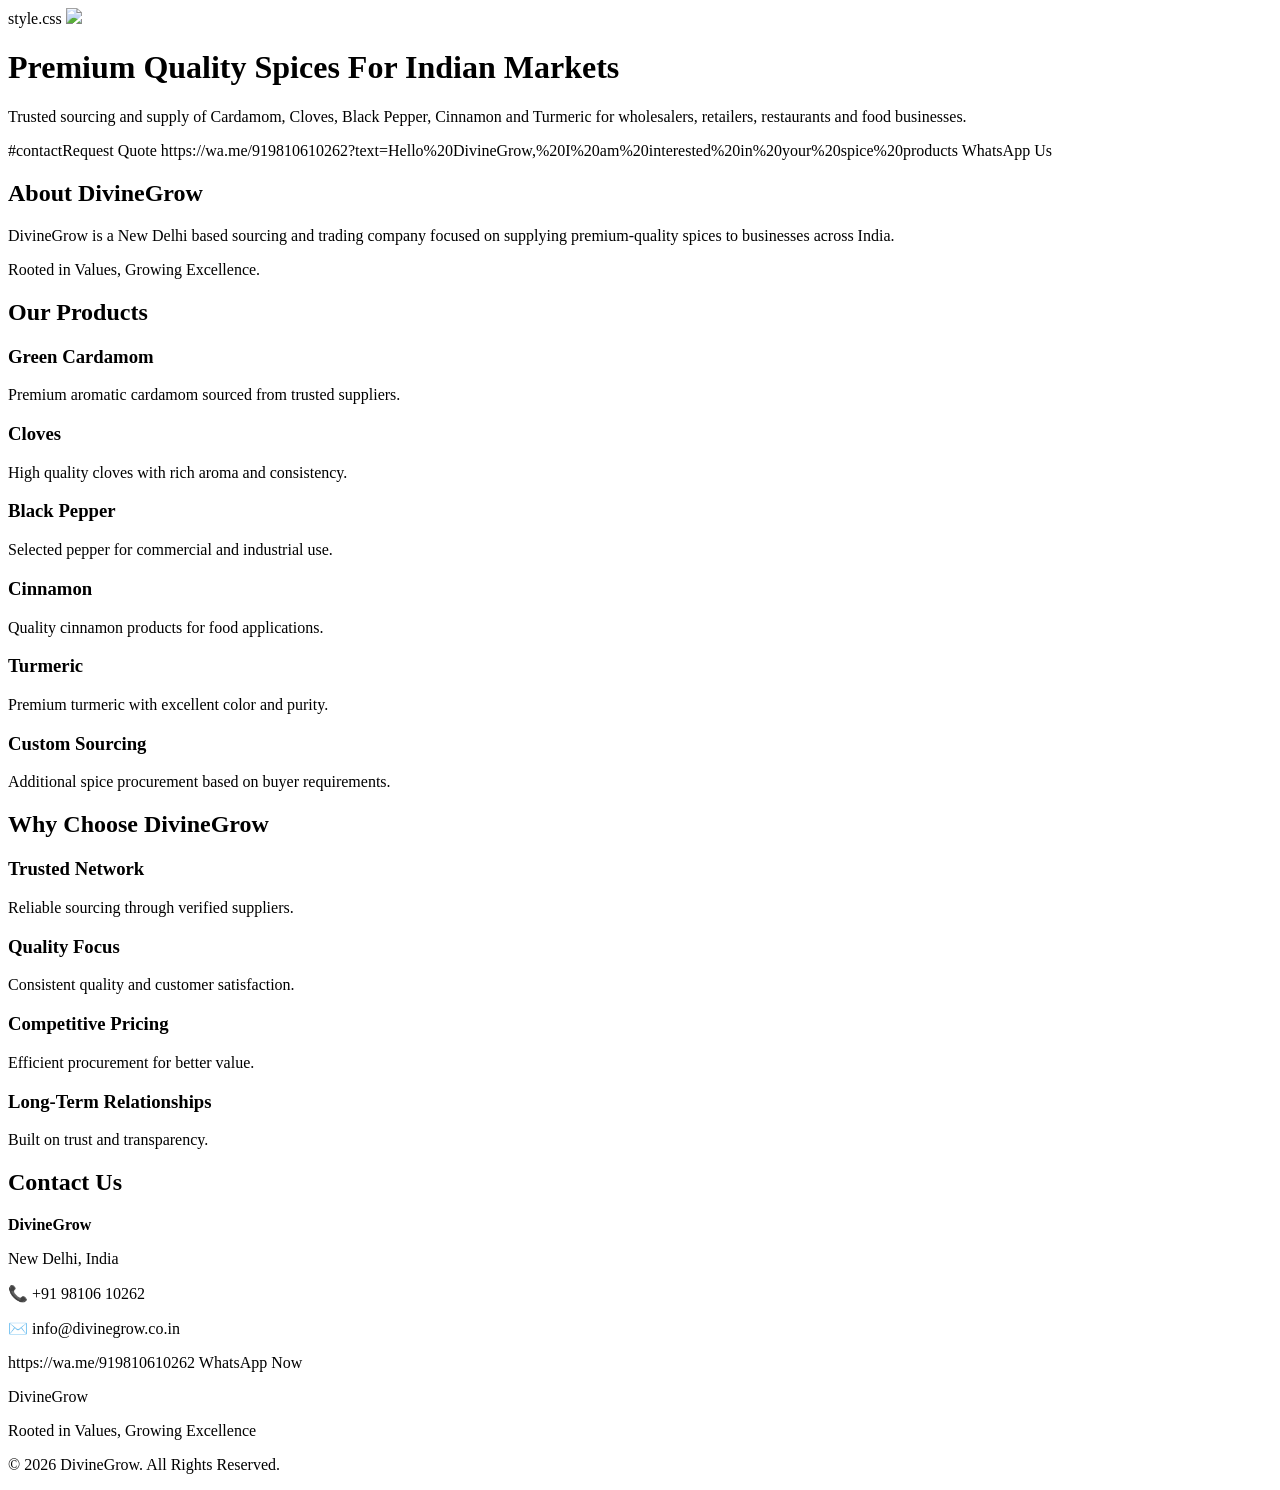
==== index.html @ ab68b88e "Add files via upload" ====
<!DOCTYPE html>
<html lang="en">
<head>
<meta charset="UTF-8">
<meta name="viewport" content="width=device-width, initial-scale=1.0">

<title>DivineGrow | Premium Cardamom & Spice Supplier India</title>

<meta name="description" content="DivineGrow is a New Delhi based spice trading company supplying premium cardamom, cloves, black pepper, cinnamon and turmeric across India.">

style.css

<link rel="preconnect" href="https://fonts.tps://fonts.googleapis.com/css2?familyt@300;400;500;600;700&display=swap

</head>

<body>

<nav>
    <div class="logo">
        <img src="-logo.png
    </div>

    <ul>
        <li>#aboutAbout</a></li>
        <li><productsProducts</a></li>
        <li>#whyWhy Us</a></li>
        <li>#contactContact</a></li>
    </ul>
</nav>

<section class="hero">

    <div class="hero-content">

        <h1>Premium Quality Spices For Indian Markets</h1>

        <p>
            Trusted sourcing and supply of Cardamom, Cloves, Black Pepper,
            Cinnamon and Turmeric for wholesalers, retailers,
            restaurants and food businesses.
        </p>

        <div class="buttons">
            #contactRequest Quote</a>

            https://wa.me/919810610262?text=Hello%20DivineGrow,%20I%20am%20interested%20in%20your%20spice%20products
                WhatsApp Us
            </a>
        </div>

    </div>

</section>

<section id="about">

    <h2>About DivineGrow</h2>

    <p>
        DivineGrow is a New Delhi based sourcing and trading company
        focused on supplying premium-quality spices to businesses
        across India.
    </p>

    <p>
        Rooted in Values, Growing Excellence.
    </p>

</section>

<section id="products">

<h2>Our Products</h2>

<div class="cards">

<div class="card">
<h3>Green Cardamom</h3>
<p>Premium aromatic cardamom sourced from trusted suppliers.</p>
</div>

<div class="card">
<h3>Cloves</h3>
<p>High quality cloves with rich aroma and consistency.</p>
</div>

<div class="card">
<h3>Black Pepper</h3>
<p>Selected pepper for commercial and industrial use.</p>
</div>

<div class="card">
<h3>Cinnamon</h3>
<p>Quality cinnamon products for food applications.</p>
</div>

<div class="card">
<h3>Turmeric</h3>
<p>Premium turmeric with excellent color and purity.</p>
</div>

<div class="card">
<h3>Custom Sourcing</h3>
<p>Additional spice procurement based on buyer requirements.</p>
</div>

</div>

</section>

<section id="why" class="why">

<h2>Why Choose DivineGrow</h2>

<div class="cards">

<div class="card">
<h3>Trusted Network</h3>
<p>Reliable sourcing through verified suppliers.</p>
</div>

<div class="card">
<h3>Quality Focus</h3>
<p>Consistent quality and customer satisfaction.</p>
</div>

<div class="card">
<h3>Competitive Pricing</h3>
<p>Efficient procurement for better value.</p>
</div>

<div class="card">
<h3>Long-Term Relationships</h3>
<p>Built on trust and transparency.</p>
</div>

</div>

</section>

<section id="contact" class="contact">

<h2>Contact Us</h2>

<p><strong>DivineGrow</strong></p>

<p>New Delhi, India</p>

<p>📞 +91 98106 10262</p>

<p>✉️ info@divinegrow.co.in</p>

https://wa.me/919810610262
WhatsApp Now
</a>

</section>

<footer>

<p>DivineGrow</p>

<p>Rooted in Values, Growing Excellence</p>

<p>© 2026 DivineGrow. All Rights Reserved.</p>

</footer>

</body>
</html>
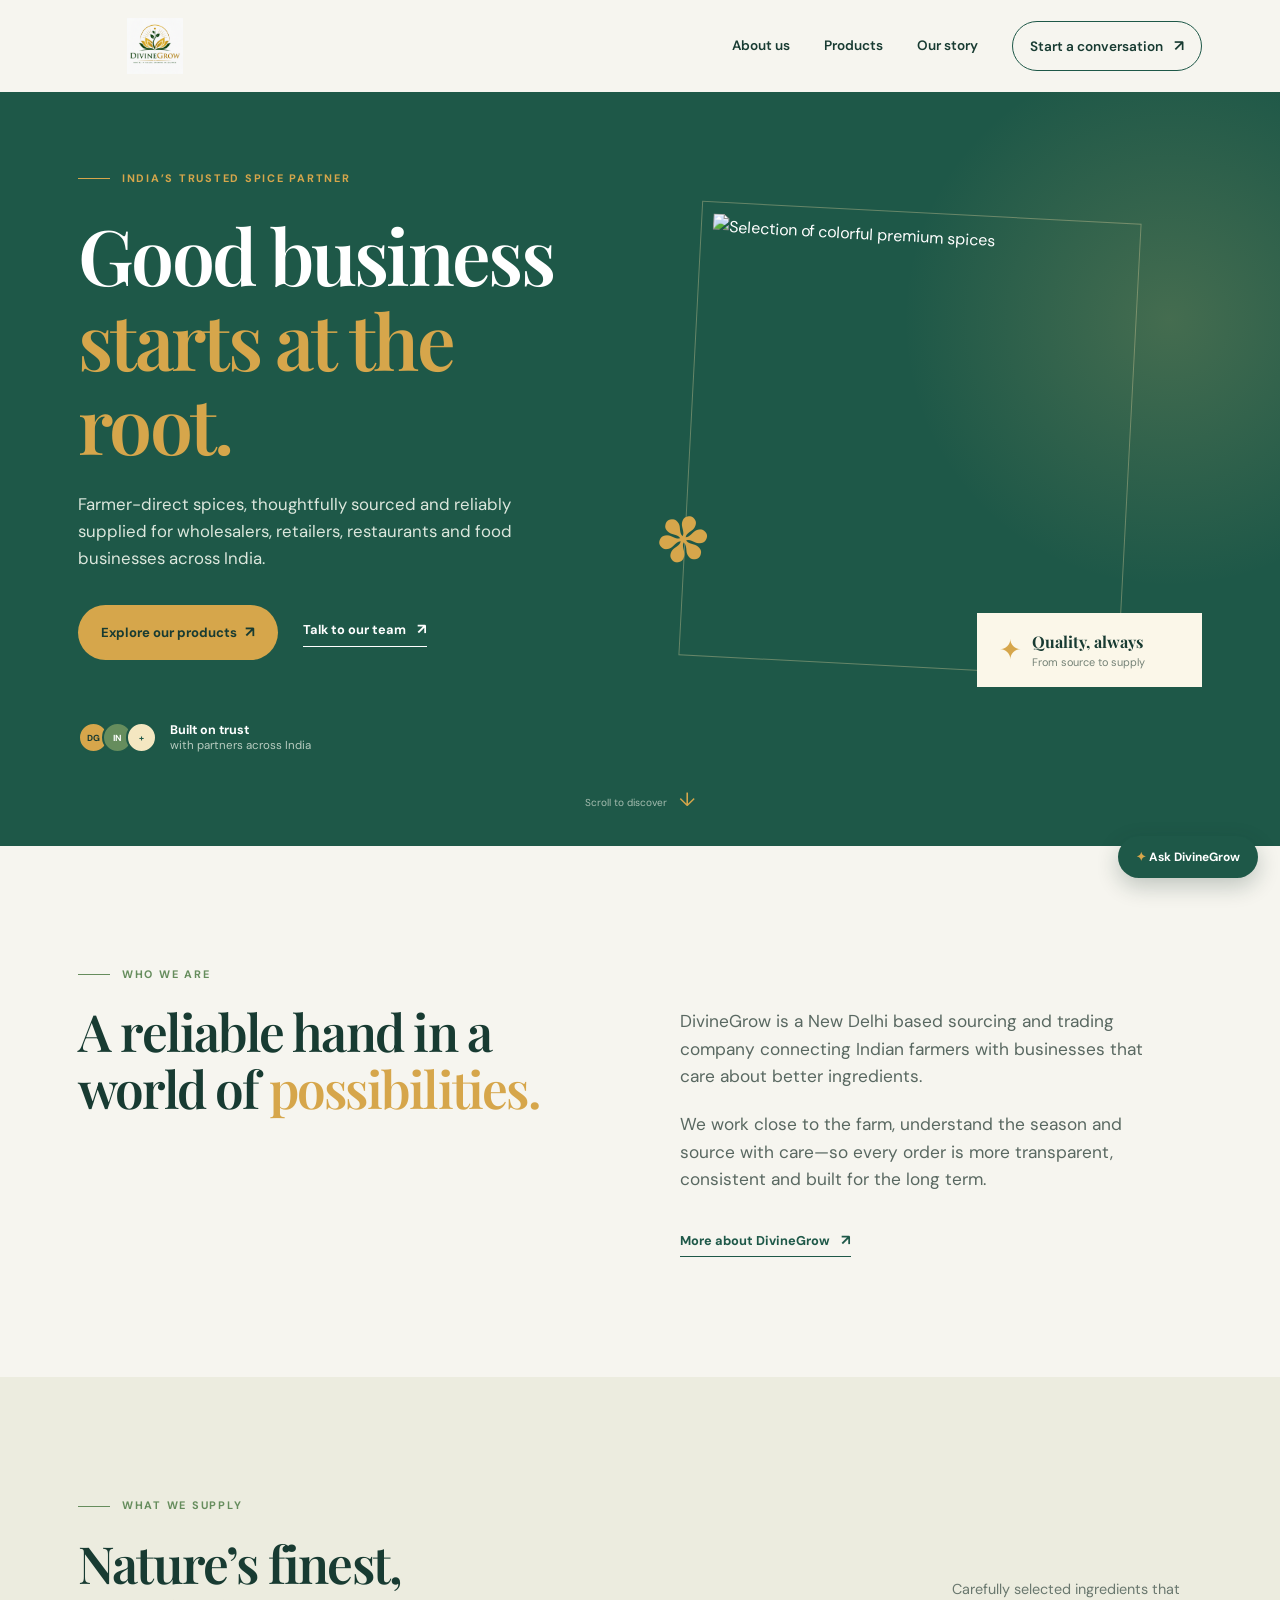
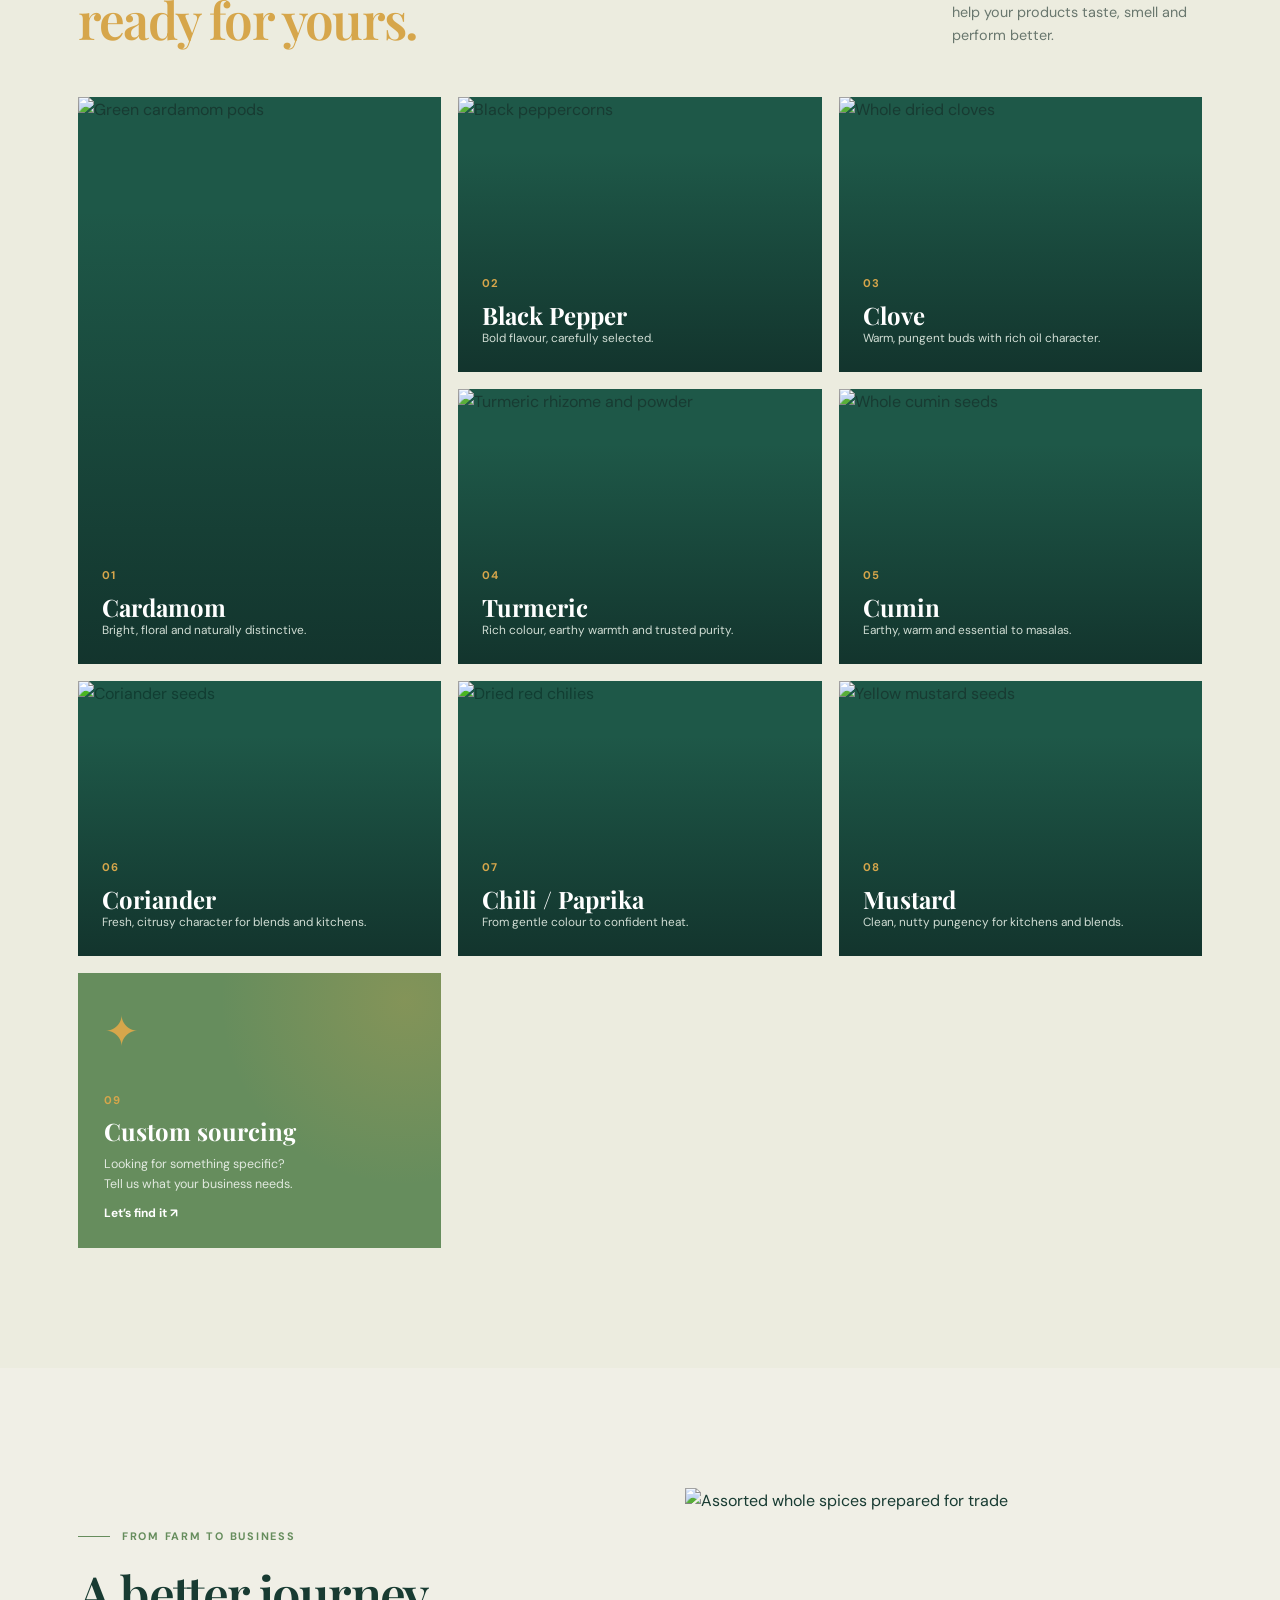
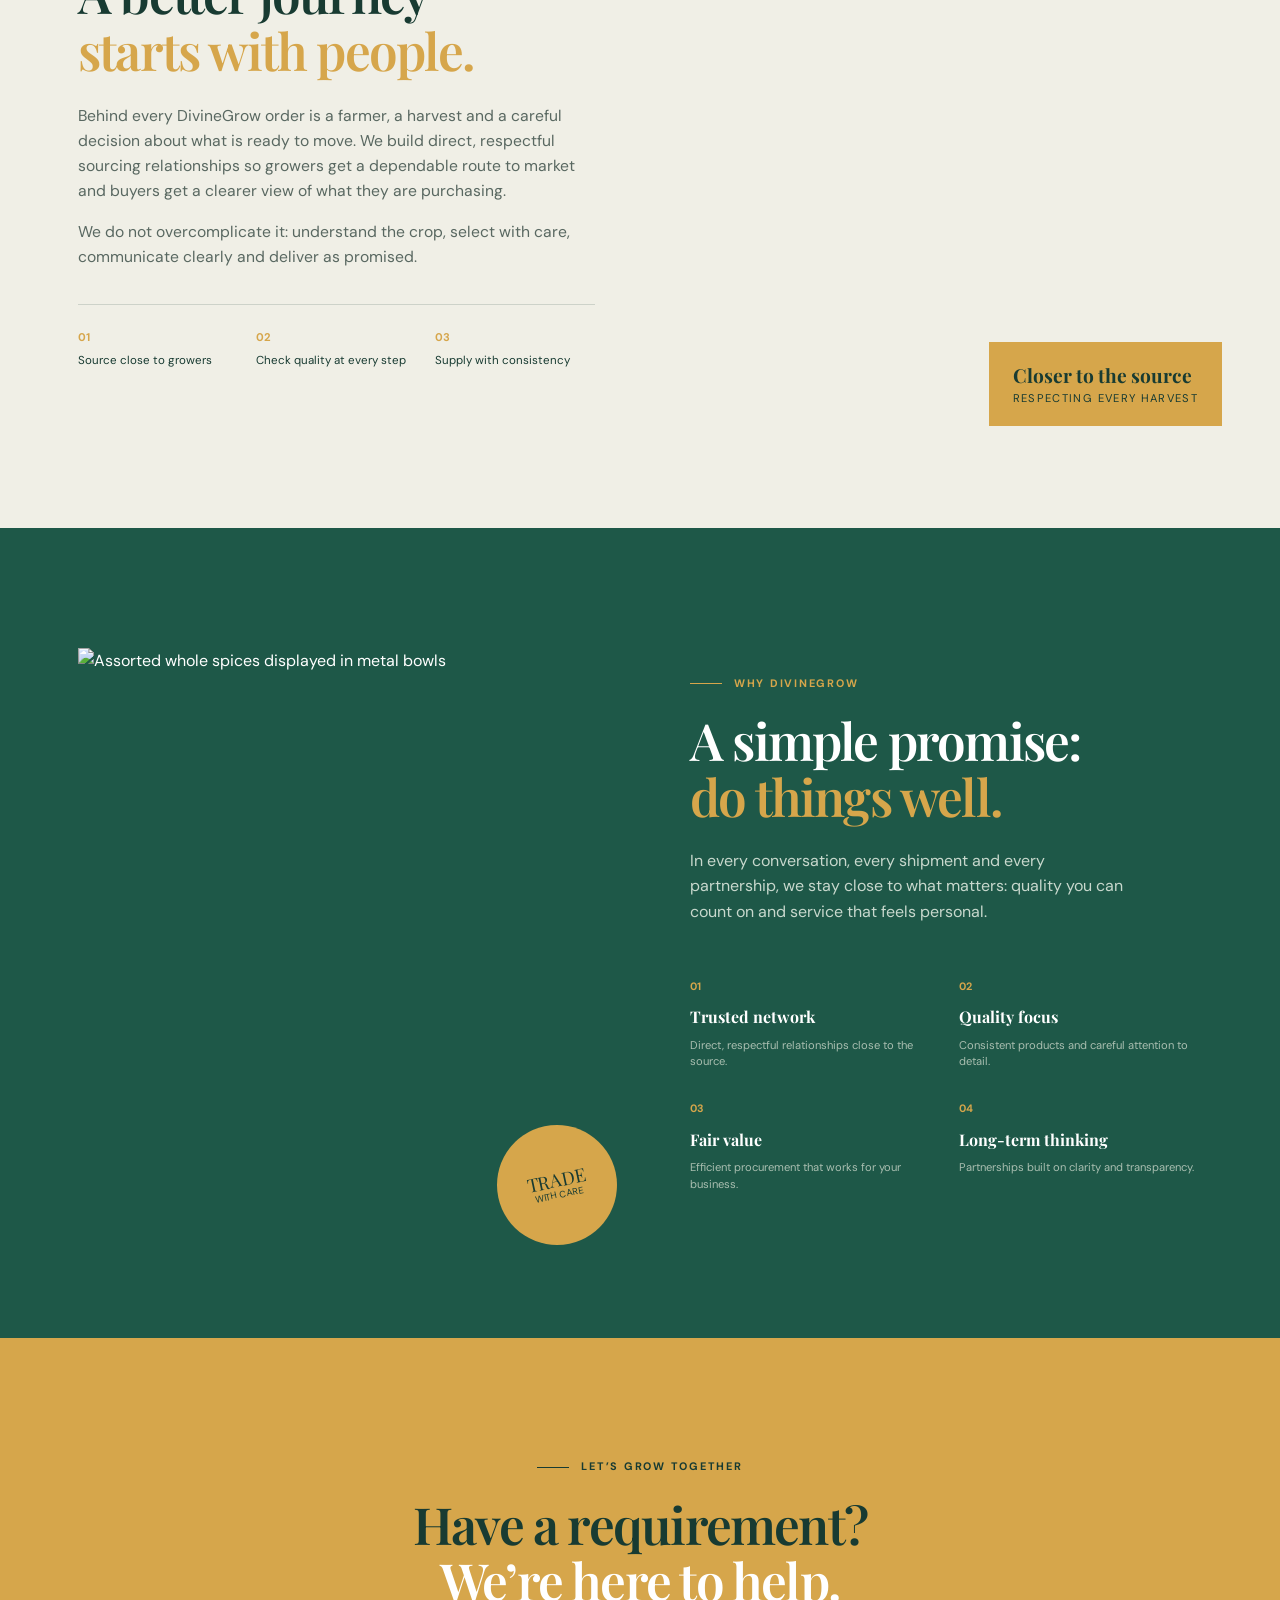
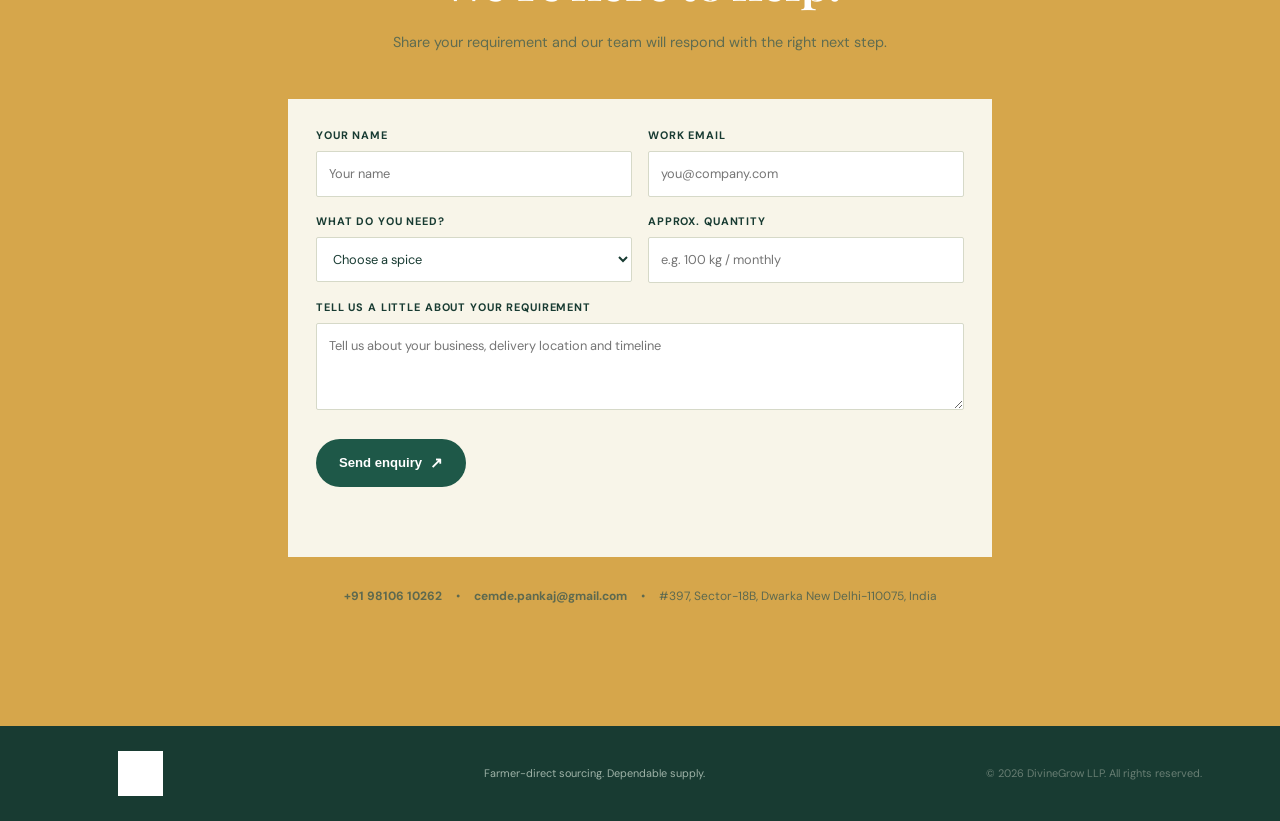
==== commit 3838ce8f: "Build DivineGrow spice trading website Co-authored-by: Copilot App <223556219+Copilot@users.noreply." ====
--- a/index.html
+++ b/index.html
@@ -1,171 +1,177 @@
-<!DOCTYPE html>
+<!doctype html>
 <html lang="en">
 <head>
-<meta charset="UTF-8">
-<meta name="viewport" content="width=device-width, initial-scale=1.0">
+  <meta charset="UTF-8">
+  <meta name="viewport" content="width=device-width, initial-scale=1.0">
+  <meta name="description" content="DivineGrow sources farmer-direct spices including clove, black pepper, turmeric, cardamom, cumin, coriander, chilli, paprika and mustard across India.">
+  <title>DivineGrow | Rooted in quality. Growing together.</title>
+  <link rel="preconnect" href="https://fonts.googleapis.com">
+  <link rel="preconnect" href="https://fonts.gstatic.com" crossorigin>
+  <link href="https://fonts.googleapis.com/css2?family=DM+Sans:wght@400;500;600;700&family=Playfair+Display:wght@600;700&display=swap" rel="stylesheet">
+  <link rel="stylesheet" href="style.css">
+</head>
+<body>
+  <header class="site-header">
+    <nav class="nav container" aria-label="Main navigation">
+      <a class="brand" href="#top" aria-label="DivineGrow home">
+        <img src="divinegrow-logo.png" alt="DivineGrow logo">
+      </a>
+      <button class="menu-toggle" aria-label="Toggle navigation" aria-expanded="false">
+        <span></span><span></span><span></span>
+      </button>
+      <div class="nav-links">
+        <a href="#about">About us</a>
+        <a href="#products">Products</a>
+        <a href="#story">Our story</a>
+        <a href="#contact" class="nav-cta">Start a conversation <span>↗</span></a>
+      </div>
+    </nav>
+  </header>
 
-<title>DivineGrow | Premium Cardamom & Spice Supplier India</title>
+  <main id="top">
+    <section class="hero">
+      <div class="hero-glow"></div>
+      <div class="container hero-grid">
+        <div class="hero-copy">
+          <p class="eyebrow"><span class="eyebrow-line"></span> India’s trusted spice partner</p>
+          <h1>Good business<br><em>starts at the root.</em></h1>
+          <p class="hero-text">Farmer-direct spices, thoughtfully sourced and reliably supplied for wholesalers, retailers, restaurants and food businesses across India.</p>
+          <div class="hero-actions">
+            <a class="button button-primary" href="#products">Explore our products <span>↗</span></a>
+            <a class="text-link" href="https://wa.me/919810610262?text=Hello%20DivineGrow%2C%20I%20am%20interested%20in%20your%20spice%20products" target="_blank" rel="noopener">Talk to our team <span>↗</span></a>
+          </div>
+          <div class="hero-proof">
+            <div class="avatars"><span>DG</span><span>IN</span><span>+</span></div>
+            <p><strong>Built on trust</strong><br>with partners across India</p>
+          </div>
+        </div>
+        <div class="hero-visual">
+          <div class="image-frame">
+            <img src="https://divinegrow.co.in/images/hero.jpg" alt="Selection of colorful premium spices">
+          </div>
+          <div class="floating-note">
+            <span class="note-icon">✦</span>
+            <div><strong>Quality, always</strong><small>From source to supply</small></div>
+          </div>
+          <div class="leaf-mark">✽</div>
+        </div>
+      </div>
+      <div class="scroll-hint">Scroll to discover <span>↓</span></div>
+    </section>
 
-<meta name="description" content="DivineGrow is a New Delhi based spice trading company supplying premium cardamom, cloves, black pepper, cinnamon and turmeric across India.">
+    <section class="intro section" id="about">
+      <div class="container intro-grid">
+        <div>
+          <p class="eyebrow dark"><span class="eyebrow-line"></span> Who we are</p>
+          <h2>A reliable hand in a world of <em>possibilities.</em></h2>
+        </div>
+        <div class="intro-copy">
+          <p>DivineGrow is a New Delhi based sourcing and trading company connecting Indian farmers with businesses that care about better ingredients.</p>
+          <p>We work close to the farm, understand the season and source with care—so every order is more transparent, consistent and built for the long term.</p>
+          <a class="text-link dark-link" href="#contact">More about DivineGrow <span>↗</span></a>
+        </div>
+      </div>
+    </section>
 
-style.css
+    <section class="products section" id="products">
+      <div class="container">
+        <div class="section-heading">
+          <div><p class="eyebrow dark"><span class="eyebrow-line"></span> What we supply</p><h2>Nature’s finest,<br><em>ready for yours.</em></h2></div>
+          <p>Carefully selected ingredients that help your products taste, smell and perform better.</p>
+        </div>
+        <div class="product-grid">
+          <article class="product-card product-card-large"><img src="https://divinegrow.co.in/images/cardamom.jpg" alt="Green cardamom pods"><div class="product-overlay"><span>01</span><h3>Cardamom</h3><p>Bright, floral and naturally distinctive.</p></div></article>
+          <article class="product-card"><img src="https://divinegrow.co.in/images/pepper.jpg" alt="Black peppercorns"><div class="product-overlay"><span>02</span><h3>Black Pepper</h3><p>Bold flavour, carefully selected.</p></div></article>
+          <article class="product-card"><img src="https://divinegrow.co.in/images/clove.jpg" alt="Whole dried cloves"><div class="product-overlay"><span>03</span><h3>Clove</h3><p>Warm, pungent buds with rich oil character.</p></div></article>
+          <article class="product-card"><img src="https://divinegrow.co.in/images/turmeric.jpg" alt="Turmeric rhizome and powder"><div class="product-overlay"><span>04</span><h3>Turmeric</h3><p>Rich colour, earthy warmth and trusted purity.</p></div></article>
+          <article class="product-card"><img src="https://divinegrow.co.in/images/cumin.jpg" alt="Whole cumin seeds"><div class="product-overlay"><span>05</span><h3>Cumin</h3><p>Earthy, warm and essential to masalas.</p></div></article>
+          <article class="product-card"><img src="https://divinegrow.co.in/images/coriander.jpg" alt="Coriander seeds"><div class="product-overlay"><span>06</span><h3>Coriander</h3><p>Fresh, citrusy character for blends and kitchens.</p></div></article>
+          <article class="product-card"><img src="https://divinegrow.co.in/images/chili.jpg" alt="Dried red chilies"><div class="product-overlay"><span>07</span><h3>Chili / Paprika</h3><p>From gentle colour to confident heat.</p></div></article>
+          <article class="product-card"><img src="https://divinegrow.co.in/images/mustard.jpg" alt="Yellow mustard seeds"><div class="product-overlay"><span>08</span><h3>Mustard</h3><p>Clean, nutty pungency for kitchens and blends.</p></div></article>
+          <article class="product-card custom-card"><div class="custom-symbol">✦</div><span>09</span><h3>Custom sourcing</h3><p>Looking for something specific? Tell us what your business needs.</p><a href="#contact">Let’s find it <span>↗</span></a></article>
+        </div>
+      </div>
+    </section>
 
-<link rel="preconnect" href="https://fonts.tps://fonts.googleapis.com/css2?familyt@300;400;500;600;700&display=swap
+    <section class="story section" id="story">
+      <div class="container story-grid">
+        <div class="story-copy"><p class="eyebrow dark"><span class="eyebrow-line"></span> From farm to business</p><h2>A better journey<br><em>starts with people.</em></h2><p>Behind every DivineGrow order is a farmer, a harvest and a careful decision about what is ready to move. We build direct, respectful sourcing relationships so growers get a dependable route to market and buyers get a clearer view of what they are purchasing.</p><p>We do not overcomplicate it: understand the crop, select with care, communicate clearly and deliver as promised.</p><div class="story-stats"><div><strong>01</strong><span>Source close to growers</span></div><div><strong>02</strong><span>Check quality at every step</span></div><div><strong>03</strong><span>Supply with consistency</span></div></div></div>
+        <div class="story-image"><img src="https://upload.wikimedia.org/wikipedia/commons/thumb/f/fc/Bumbu_dan_Rempah_-_rempah.jpg/960px-Bumbu_dan_Rempah_-_rempah.jpg" alt="Assorted whole spices prepared for trade"><div class="story-note"><strong>Closer to the source</strong><span>Respecting every harvest</span></div></div>
+      </div>
+    </section>
 
-</head>
+    <section class="approach section" id="approach">
+      <div class="container approach-grid">
+        <div class="approach-image"><img src="https://divinegrow.co.in/images/spices-market.jpg" alt="Assorted whole spices displayed in metal bowls"><div class="stamp">TRADE<br><small>with care</small></div></div>
+        <div class="approach-copy"><p class="eyebrow"><span class="eyebrow-line"></span> Why DivineGrow</p><h2>A simple promise:<br><em>do things well.</em></h2><p>In every conversation, every shipment and every partnership, we stay close to what matters: quality you can count on and service that feels personal.</p><div class="values"><div><strong>01</strong><h3>Trusted network</h3><p>Direct, respectful relationships close to the source.</p></div><div><strong>02</strong><h3>Quality focus</h3><p>Consistent products and careful attention to detail.</p></div><div><strong>03</strong><h3>Fair value</h3><p>Efficient procurement that works for your business.</p></div><div><strong>04</strong><h3>Long-term thinking</h3><p>Partnerships built on clarity and transparency.</p></div></div></div>
+      </div>
+    </section>
 
-<body>
+    <section class="contact section" id="contact">
+      <div class="container contact-inner">
+        <p class="eyebrow"><span class="eyebrow-line"></span> Let’s grow together</p>
+        <h2>Have a requirement?<br><em>We’re here to help.</em></h2>
+        <p>Share your requirement and our team will respond with the right next step.</p>
+        <form class="enquiry-form" id="enquiry-form">
+          <div class="form-row"><label><span>Your name</span><input name="name" required autocomplete="name" placeholder="Your name"></label><label><span>Work email</span><input name="email" type="email" required autocomplete="email" placeholder="you@company.com"></label></div>
+          <div class="form-row"><label><span>What do you need?</span><select name="spice"><option>Choose a spice</option><option>Clove</option><option>Black Pepper</option><option>Turmeric</option><option>Cardamom</option><option>Cumin</option><option>Coriander</option><option>Chili / Paprika</option><option>Mustard</option><option>Multiple / custom sourcing</option></select></label><label><span>Approx. quantity</span><input name="quantity" placeholder="e.g. 100 kg / monthly"></label></div>
+          <label><span>Tell us a little about your requirement</span><textarea name="message" rows="3" required placeholder="Tell us about your business, delivery location and timeline"></textarea></label>
+          <button class="button button-dark" type="submit">Send enquiry <span>↗</span></button><p class="form-status" aria-live="polite"></p>
+        </form>
+        <div class="contact-details"><a href="tel:+919810610262">+91 98106 10262</a><span>•</span><a href="mailto:cemde.pankaj@gmail.com">cemde.pankaj@gmail.com</a><span>•</span><span>#397, Sector-18B, Dwarka New Delhi-110075, India</span></div>
+      </div>
+    </section>
+  </main>
 
-<nav>
-    <div class="logo">
-        <img src="-logo.png
-    </div>
-
-    <ul>
-        <li>#aboutAbout</a></li>
-        <li><productsProducts</a></li>
-        <li>#whyWhy Us</a></li>
-        <li>#contactContact</a></li>
-    </ul>
-</nav>
-
-<section class="hero">
-
-    <div class="hero-content">
-
-        <h1>Premium Quality Spices For Indian Markets</h1>
-
-        <p>
-            Trusted sourcing and supply of Cardamom, Cloves, Black Pepper,
-            Cinnamon and Turmeric for wholesalers, retailers,
-            restaurants and food businesses.
-        </p>
-
-        <div class="buttons">
-            #contactRequest Quote</a>
-
-            https://wa.me/919810610262?text=Hello%20DivineGrow,%20I%20am%20interested%20in%20your%20spice%20products
-                WhatsApp Us
-            </a>
-        </div>
-
-    </div>
-
-</section>
-
-<section id="about">
-
-    <h2>About DivineGrow</h2>
-
-    <p>
-        DivineGrow is a New Delhi based sourcing and trading company
-        focused on supplying premium-quality spices to businesses
-        across India.
-    </p>
-
-    <p>
-        Rooted in Values, Growing Excellence.
-    </p>
-
-</section>
-
-<section id="products">
-
-<h2>Our Products</h2>
-
-<div class="cards">
-
-<div class="card">
-<h3>Green Cardamom</h3>
-<p>Premium aromatic cardamom sourced from trusted suppliers.</p>
-</div>
-
-<div class="card">
-<h3>Cloves</h3>
-<p>High quality cloves with rich aroma and consistency.</p>
-</div>
-
-<div class="card">
-<h3>Black Pepper</h3>
-<p>Selected pepper for commercial and industrial use.</p>
-</div>
-
-<div class="card">
-<h3>Cinnamon</h3>
-<p>Quality cinnamon products for food applications.</p>
-</div>
-
-<div class="card">
-<h3>Turmeric</h3>
-<p>Premium turmeric with excellent color and purity.</p>
-</div>
-
-<div class="card">
-<h3>Custom Sourcing</h3>
-<p>Additional spice procurement based on buyer requirements.</p>
-</div>
-
-</div>
-
-</section>
-
-<section id="why" class="why">
-
-<h2>Why Choose DivineGrow</h2>
-
-<div class="cards">
-
-<div class="card">
-<h3>Trusted Network</h3>
-<p>Reliable sourcing through verified suppliers.</p>
-</div>
-
-<div class="card">
-<h3>Quality Focus</h3>
-<p>Consistent quality and customer satisfaction.</p>
-</div>
-
-<div class="card">
-<h3>Competitive Pricing</h3>
-<p>Efficient procurement for better value.</p>
-</div>
-
-<div class="card">
-<h3>Long-Term Relationships</h3>
-<p>Built on trust and transparency.</p>
-</div>
-
-</div>
-
-</section>
-
-<section id="contact" class="contact">
-
-<h2>Contact Us</h2>
-
-<p><strong>DivineGrow</strong></p>
-
-<p>New Delhi, India</p>
-
-<p>📞 +91 98106 10262</p>
-
-<p>✉️ info@divinegrow.co.in</p>
-
-https://wa.me/919810610262
-WhatsApp Now
-</a>
-
-</section>
-
-<footer>
-
-<p>DivineGrow</p>
-
-<p>Rooted in Values, Growing Excellence</p>
-
-<p>© 2026 DivineGrow. All Rights Reserved.</p>
-
-</footer>
-
+  <footer class="footer"><div class="container footer-inner"><a class="brand" href="#top"><img src="divinegrow-logo.png" alt="DivineGrow logo"></a><p>Farmer-direct sourcing. Dependable supply.</p><p>© 2026 DivineGrow LLP. All rights reserved.</p></div></footer>
+  <div class="chat-widget"><button class="chat-button" aria-expanded="false" aria-controls="chat-panel">✦ <span>Ask DivineGrow</span></button><div class="chat-panel" id="chat-panel"><div class="chat-heading"><strong>DivineGrow assistant</strong><button class="chat-close" aria-label="Close chat">×</button></div><div class="chat-messages" aria-live="polite"><div class="chat-message bot">Hello! I can help with spices, sourcing and enquiries. What would you like to know?</div></div><div class="chat-suggestions"><button type="button">What spices do you supply?</button><button type="button">Do you source from farmers?</button><button type="button">How can I request a quote?</button></div><form class="chat-form"><input type="text" aria-label="Ask DivineGrow a question" placeholder="Type your question…" autocomplete="off" required><button type="submit" aria-label="Send message">↗</button></form><a class="chat-whatsapp" href="https://wa.me/919810610262?text=Hello%20DivineGrow%2C%20I%20need%20help%20with%20spice%20sourcing" target="_blank" rel="noopener">Continue on WhatsApp ↗</a></div></div>
+  <script>
+    const toggle = document.querySelector('.menu-toggle');
+    const links = document.querySelector('.nav-links');
+    toggle.addEventListener('click', () => { const open = links.classList.toggle('is-open'); toggle.setAttribute('aria-expanded', open); });
+    links.querySelectorAll('a').forEach(link => link.addEventListener('click', () => links.classList.remove('is-open')));
+    document.querySelector('.enquiry-form').addEventListener('submit', event => {
+      event.preventDefault();
+      const form = new FormData(event.currentTarget);
+      const subject = encodeURIComponent(`Spice enquiry from ${form.get('name')}`);
+      const body = encodeURIComponent(`Name: ${form.get('name')}\nEmail: ${form.get('email')}\nSpice: ${form.get('spice')}\nQuantity: ${form.get('quantity')}\n\nRequirement:\n${form.get('message')}`);
+      window.location.href = `mailto:cemde.pankaj@gmail.com?subject=${subject}&body=${body}`;
+      event.currentTarget.querySelector('.form-status').textContent = 'Opening your email app with the enquiry…';
+    });
+    const chatButton = document.querySelector('.chat-button');
+    const chatPanel = document.querySelector('.chat-panel');
+    const chatMessages = document.querySelector('.chat-messages');
+    const chatInput = document.querySelector('.chat-form input');
+    const answers = [
+      { keys: ['spice', 'supply', 'product', 'offer'], reply: 'We supply Clove, Black Pepper, Turmeric, Cardamom, Cumin, Coriander, Chili / Paprika and Mustard. We can also help with custom sourcing.' },
+      { keys: ['farmer', 'source', 'farm'], reply: 'We work close to growers and established producing regions, then check aroma, colour, cleanliness and grade before quoting.' },
+      { keys: ['quote', 'price', 'buy', 'order', 'quantity', 'kg'], reply: 'Please share the spice, approximate quantity, grade, packing and destination through our enquiry form. We will respond with availability and a commercial offer.' },
+      { keys: ['contact', 'email', 'phone', 'reach'], reply: 'You can email cemde.pankaj@gmail.com or call +91 98106 10262. Our office is in Dwarka, New Delhi.' },
+      { keys: ['delivery', 'ship', 'export', 'dispatch'], reply: 'We support domestic dispatch and export enquiries. Share your destination and packing requirement so the team can advise.' }
+    ];
+    function addChatMessage(text, type) {
+      const message = document.createElement('div');
+      message.className = `chat-message ${type}`;
+      message.textContent = text;
+      chatMessages.appendChild(message);
+      chatMessages.scrollTop = chatMessages.scrollHeight;
+    }
+    function answerQuestion(question) {
+      const normalized = question.toLowerCase();
+      const match = answers.find(item => item.keys.some(key => normalized.includes(key)));
+      return match ? match.reply : 'I can help with our spices, farmer-direct sourcing, quantities, delivery and enquiries. For a specific requirement, please use the enquiry form or continue on WhatsApp.';
+    }
+    function sendChat(question) {
+      const trimmed = question.trim();
+      if (!trimmed) return;
+      addChatMessage(trimmed, 'user');
+      chatInput.value = '';
+      window.setTimeout(() => addChatMessage(answerQuestion(trimmed), 'bot'), 350);
+    }
+    chatButton.addEventListener('click', () => { const open = chatPanel.classList.toggle('is-open'); chatButton.setAttribute('aria-expanded', open); if (open) chatInput.focus(); });
+    document.querySelector('.chat-close').addEventListener('click', () => { chatPanel.classList.remove('is-open'); chatButton.setAttribute('aria-expanded', 'false'); });
+    document.querySelector('.chat-form').addEventListener('submit', event => { event.preventDefault(); sendChat(chatInput.value); });
+    document.querySelectorAll('.chat-suggestions button').forEach(button => button.addEventListener('click', () => sendChat(button.textContent)));
+  </script>
 </body>
 </html>
--- a/style.css
+++ b/style.css
@@ -0,0 +1,6 @@
+:root{--ink:#183b32;--green:#1e5848;--moss:#668d5d;--cream:#f6f5ef;--gold:#d6a64b;--line:rgba(24,59,50,.16);--serif:'Playfair Display',Georgia,serif;--sans:'DM Sans',Arial,sans-serif}
+*{box-sizing:border-box;margin:0;padding:0}html{scroll-behavior:smooth}body{background:var(--cream);color:var(--ink);font-family:var(--sans);line-height:1.6}a{color:inherit;text-decoration:none}.container{margin:auto;max-width:1180px;padding-left:28px;padding-right:28px}.site-header{background:var(--cream);position:absolute;top:0;width:100%;z-index:5}.nav{align-items:center;display:flex;justify-content:space-between;padding-bottom:18px;padding-top:18px}.brand img{display:block;height:56px;object-fit:contain;width:154px}.nav-links{align-items:center;display:flex;gap:34px;font-size:.85rem;font-weight:600}.nav-links a{transition:color .2s}.nav-links a:hover{color:var(--gold)}.nav-cta{border:1px solid var(--green);border-radius:30px;padding:11px 17px}.nav-cta span,.button span,.text-link span{font-size:1.15em;margin-left:8px}.menu-toggle{background:none;border:0;display:none}.hero{background:var(--green);color:#fff;min-height:720px;overflow:hidden;padding:170px 0 92px;position:relative}.hero-glow{background:radial-gradient(circle,rgba(205,181,106,.22),transparent 65%);height:580px;position:absolute;right:-180px;top:30px;width:580px}.hero-grid{align-items:center;display:grid;gap:50px;grid-template-columns:1fr 1fr;position:relative}.eyebrow{align-items:center;color:var(--gold);display:flex;font-size:.68rem;font-weight:700;letter-spacing:.16em;text-transform:uppercase}.eyebrow.dark{color:var(--moss)}.eyebrow-line{background:currentColor;height:1px;margin-right:12px;width:32px}.hero h1,h2{font-family:var(--serif);font-weight:600;letter-spacing:-.035em;line-height:1.1}.hero h1{font-size:clamp(3.2rem,6vw,5.5rem);margin:25px 0}.hero h1 em,h2 em{color:var(--gold);font-style:normal}.hero-text{color:#dce7dd;font-size:1.05rem;max-width:470px}.hero-actions{align-items:center;display:flex;gap:25px;margin-top:34px}.button{align-items:center;border-radius:30px;display:inline-flex;font-size:.82rem;font-weight:700;padding:15px 23px;transition:transform .2s,box-shadow .2s}.button:hover{box-shadow:0 8px 20px #122f274d;transform:translateY(-2px)}.button-primary{background:var(--gold);color:var(--ink)}.button-light{background:#fff;color:var(--green)}.text-link{border-bottom:1px solid currentColor;font-size:.8rem;font-weight:700;padding-bottom:4px}.hero-proof{align-items:center;display:flex;gap:13px;margin-top:62px}.hero-proof p{color:#b8ccc0;font-size:.72rem;line-height:1.35}.hero-proof strong{color:#fff;font-size:.78rem}.avatars{display:flex}.avatars span{align-items:center;background:var(--moss);border:2px solid var(--green);border-radius:50%;display:flex;font-size:.55rem;font-weight:700;height:31px;justify-content:center;margin-left:-7px;width:31px}.avatars span:first-child{background:var(--gold);color:var(--ink);margin-left:0}.avatars span:last-child{background:#f4e7c1;color:var(--green)}.hero-visual{height:500px;position:relative}.image-frame{border:1px solid #e5d4a15c;height:455px;margin-left:25px;overflow:hidden;padding:11px;transform:rotate(3deg);width:82%}.image-frame img{height:100%;object-fit:cover;width:100%}.floating-note{align-items:center;background:#fbf7e9;bottom:25px;color:var(--ink);display:flex;gap:10px;padding:15px 22px;position:absolute;right:0;width:225px}.note-icon{color:var(--gold);font-size:1.7rem}.floating-note strong,.floating-note small{display:block}.floating-note strong{font-family:var(--serif);font-size:1rem}.floating-note small{color:#748276;font-size:.68rem}.leaf-mark{bottom:120px;color:var(--gold);font-size:4rem;left:-10px;position:absolute;transform:rotate(20deg)}.scroll-hint{bottom:30px;color:#a6bdb0;font-size:.63rem;left:50%;position:absolute;transform:translateX(-50%)}.scroll-hint span{color:var(--gold);font-size:1.2rem;margin-left:9px}.section{padding:120px 0}.intro{background:var(--cream)}.intro-grid{display:grid;gap:80px;grid-template-columns:1fr 1fr}.intro h2,.section-heading h2,.approach h2,.contact h2{font-size:clamp(2.4rem,4vw,4rem);margin-top:20px}.intro-copy{padding-top:42px}.intro-copy p{color:#596861;font-size:1.08rem;margin-bottom:20px;max-width:470px}.dark-link{color:var(--green);display:inline-block;margin-top:15px}.products{background:#ececdf}.section-heading{align-items:end;display:flex;justify-content:space-between;margin-bottom:50px}.section-heading>p{color:#69776e;font-size:.9rem;max-width:250px}.product-grid{display:grid;gap:17px;grid-template-columns:repeat(3,1fr)}.product-card{background:var(--green);height:275px;overflow:hidden;position:relative}.product-card-large{grid-row:span 2;height:567px}.product-card img{height:100%;object-fit:cover;transition:transform .5s;width:100%}.product-card:hover img{transform:scale(1.06)}.product-card:after{background:linear-gradient(transparent 20%,#112f29dd);content:'';inset:0;position:absolute}.product-overlay{bottom:0;color:#fff;padding:24px;position:absolute;z-index:1}.product-overlay span,.custom-card>span{color:var(--gold);font-size:.7rem;font-weight:700;letter-spacing:.1em}.product-overlay h3,.custom-card h3{font-family:var(--serif);font-size:1.5rem;line-height:1.2;margin-top:6px}.product-overlay p{color:#d0ddd4;font-size:.74rem}.custom-card{background:var(--moss);color:#fff;padding:26px}.custom-card:after{background:radial-gradient(circle at 90% 10%,#d5a64b44,transparent 45%);inset:0}.custom-symbol{color:var(--gold);font-size:2.6rem;margin-bottom:20px}.custom-card p{color:#e1e9df;font-size:.78rem;margin-top:9px;max-width:200px}.custom-card a{bottom:25px;color:#fff;font-size:.75rem;font-weight:700;position:absolute;z-index:2}.approach{background:var(--green);color:#fff}.approach-grid{align-items:center;display:grid;gap:100px;grid-template-columns:1fr 1fr}.approach-image{height:570px;position:relative}.approach-image img{height:100%;object-fit:cover;width:100%}.stamp{align-items:center;background:var(--gold);border-radius:50%;bottom:-27px;color:var(--ink);display:flex;flex-direction:column;font-family:var(--serif);font-size:1.15rem;height:120px;justify-content:center;line-height:1.1;position:absolute;right:-27px;text-align:center;transform:rotate(-12deg);width:120px}.stamp small{font-family:var(--sans);font-size:.58rem;text-transform:uppercase}.approach-copy>.eyebrow{color:var(--gold)}.approach h2{margin-bottom:23px}.approach-copy>p{color:#c8d8cd;max-width:440px}.values{display:grid;gap:25px;grid-template-columns:1fr 1fr;margin-top:47px}.values strong{color:var(--gold);font-size:.67rem}.values h3{font-family:var(--serif);font-size:1rem;margin:7px 0}.values p{color:#a9beb0;font-size:.7rem;line-height:1.45}.contact{background:var(--gold);text-align:center}.contact-inner{align-items:center;display:flex;flex-direction:column}.contact .eyebrow{color:var(--ink)}.contact h2{color:var(--ink)}.contact h2 em{color:#fff}.contact-inner>p:not(.eyebrow){color:#5f6c50;font-size:.9rem;margin:23px 0}.contact .button{margin:5px 0 30px}.contact-details{align-items:center;color:#5d694f;display:flex;font-size:.75rem;gap:14px}.contact-details a{font-weight:700}.footer{background:var(--ink);color:#9fb3a8;padding:25px 0}.footer-inner{align-items:center;display:flex;justify-content:space-between}.footer .brand img{filter:brightness(0) invert(1);height:45px;width:125px}.footer p{font-size:.68rem}.footer p:nth-last-child(1){color:#687e73}
+@media(max-width:800px){.nav-links{background:var(--cream);box-shadow:0 10px 18px #163c3020;display:none;flex-direction:column;gap:22px;left:0;padding:25px 28px;position:absolute;right:0;top:82px}.nav-links.is-open{display:flex}.menu-toggle{display:flex;flex-direction:column;gap:5px}.menu-toggle span{background:var(--green);display:block;height:2px;width:24px}.hero{padding-top:140px}.hero-grid,.intro-grid,.approach-grid{grid-template-columns:1fr}.hero-visual{height:420px;margin-top:20px}.image-frame{height:380px;margin:auto;width:85%}.intro-copy{padding-top:0}.section-heading{align-items:start;flex-direction:column;gap:25px}.product-grid{grid-template-columns:1fr 1fr}.product-card-large{grid-row:auto;height:380px;grid-column:span 2}.approach-grid{gap:65px}.approach-image{height:400px}.approach-copy{padding-bottom:20px}.footer-inner{align-items:start;flex-direction:column;gap:15px}}
+@media(max-width:500px){.container{padding-left:20px;padding-right:20px}.hero{min-height:850px}.hero h1{font-size:3.1rem}.hero-actions{align-items:start;flex-direction:column;gap:20px}.hero-visual{height:350px}.image-frame{height:320px;width:90%}.floating-note{bottom:0;right:-5px}.section{padding:85px 0}.product-grid{grid-template-columns:1fr}.product-card-large{grid-column:auto}.product-card{height:260px}.contact-details{flex-direction:column;gap:7px}.contact-details span:nth-of-type(1),.contact-details span:nth-of-type(2){display:none}.values{gap:20px 12px}}
+.story{background:#f0efe6}.story-grid{align-items:center;display:grid;gap:90px;grid-template-columns:1fr 1fr}.story-copy h2{font-size:clamp(2.4rem,4vw,4rem);margin:20px 0 25px}.story-copy>p:not(.eyebrow){color:#596861;font-size:.98rem;max-width:500px;margin-bottom:16px}.story-image{height:520px;position:relative}.story-image img{height:100%;object-fit:cover;width:100%}.story-note{background:var(--gold);bottom:-18px;color:var(--ink);display:flex;flex-direction:column;padding:18px 24px;position:absolute;right:-20px}.story-note strong{font-family:var(--serif);font-size:1.2rem}.story-note span{font-size:.7rem;text-transform:uppercase;letter-spacing:.12em}.story-stats{border-top:1px solid var(--line);display:grid;gap:18px;grid-template-columns:repeat(3,1fr);margin-top:35px;padding-top:24px}.story-stats div{display:flex;flex-direction:column}.story-stats strong{color:var(--gold);font-size:.7rem}.story-stats span{font-size:.72rem;line-height:1.35;margin-top:6px}.product-card:nth-child(6) img,.product-card:nth-child(7) img{filter:saturate(1.25)}.contact-inner{max-width:760px}.enquiry-form{background:#f8f5e9;color:var(--ink);margin:22px 0 30px;padding:28px;text-align:left;width:100%}.form-row{display:grid;gap:16px;grid-template-columns:1fr 1fr}.enquiry-form label{display:block;margin-bottom:16px}.enquiry-form label span{display:block;font-size:.68rem;font-weight:700;margin-bottom:6px;text-transform:uppercase;letter-spacing:.08em}.enquiry-form input,.enquiry-form select,.enquiry-form textarea{background:#fff;border:1px solid #d6d9c8;border-radius:2px;color:var(--ink);font:inherit;font-size:.8rem;padding:12px;width:100%}.enquiry-form textarea{resize:vertical}.enquiry-form input:focus,.enquiry-form select:focus,.enquiry-form textarea:focus{border-color:var(--green);outline:2px solid #1e584822}.button-dark{background:var(--green);border:0;color:#fff;cursor:pointer}.form-status{color:var(--green)!important;font-size:.75rem!important;margin:12px 0 0!important}.chat-widget{bottom:22px;position:fixed;right:22px;z-index:8}.chat-button{background:var(--green);border:0;border-radius:30px;box-shadow:0 8px 22px #102e273d;color:#fff;cursor:pointer;font:700 .75rem var(--sans);padding:13px 18px}.chat-button:first-letter{color:var(--gold)}.chat-panel{background:#fff;bottom:53px;box-shadow:0 10px 30px #102e2730;color:var(--ink);display:none;padding:17px;position:absolute;right:0;width:320px}.chat-panel.is-open{display:block}.chat-heading{align-items:center;border-bottom:1px solid var(--line);display:flex;justify-content:space-between;padding-bottom:11px}.chat-panel strong{font-family:var(--serif);font-size:1.1rem}.chat-close{background:none;border:0;color:var(--ink);cursor:pointer;font-size:1.4rem;line-height:1}.chat-messages{display:flex;flex-direction:column;gap:8px;max-height:190px;overflow-y:auto;padding:13px 0}.chat-message{border-radius:12px;font-size:.73rem;line-height:1.45;max-width:90%;padding:9px 11px}.chat-message.bot{align-self:flex-start;background:var(--cream)}.chat-message.user{align-self:flex-end;background:var(--green);color:#fff}.chat-suggestions{display:flex;flex-wrap:wrap;gap:6px;margin-bottom:11px}.chat-suggestions button{background:#fff;border:1px solid var(--line);border-radius:20px;color:var(--green);cursor:pointer;font:500 .65rem var(--sans);padding:7px 9px}.chat-suggestions button:hover{background:var(--cream)}.chat-form{border:1px solid var(--line);display:flex}.chat-form input{border:0;color:var(--ink);font:inherit;font-size:.75rem;min-width:0;outline:0;padding:10px;width:100%}.chat-form button{background:var(--gold);border:0;color:var(--ink);cursor:pointer;font-weight:700;padding:0 13px}.chat-whatsapp{display:block;font-size:.68rem;font-weight:700;margin-top:11px;text-align:center}
+@media(max-width:800px){.story-grid{gap:55px;grid-template-columns:1fr}.story-image{height:390px}.story-note{right:-8px}.enquiry-form{padding:20px}.form-row{grid-template-columns:1fr}.chat-widget{bottom:14px;right:14px}}
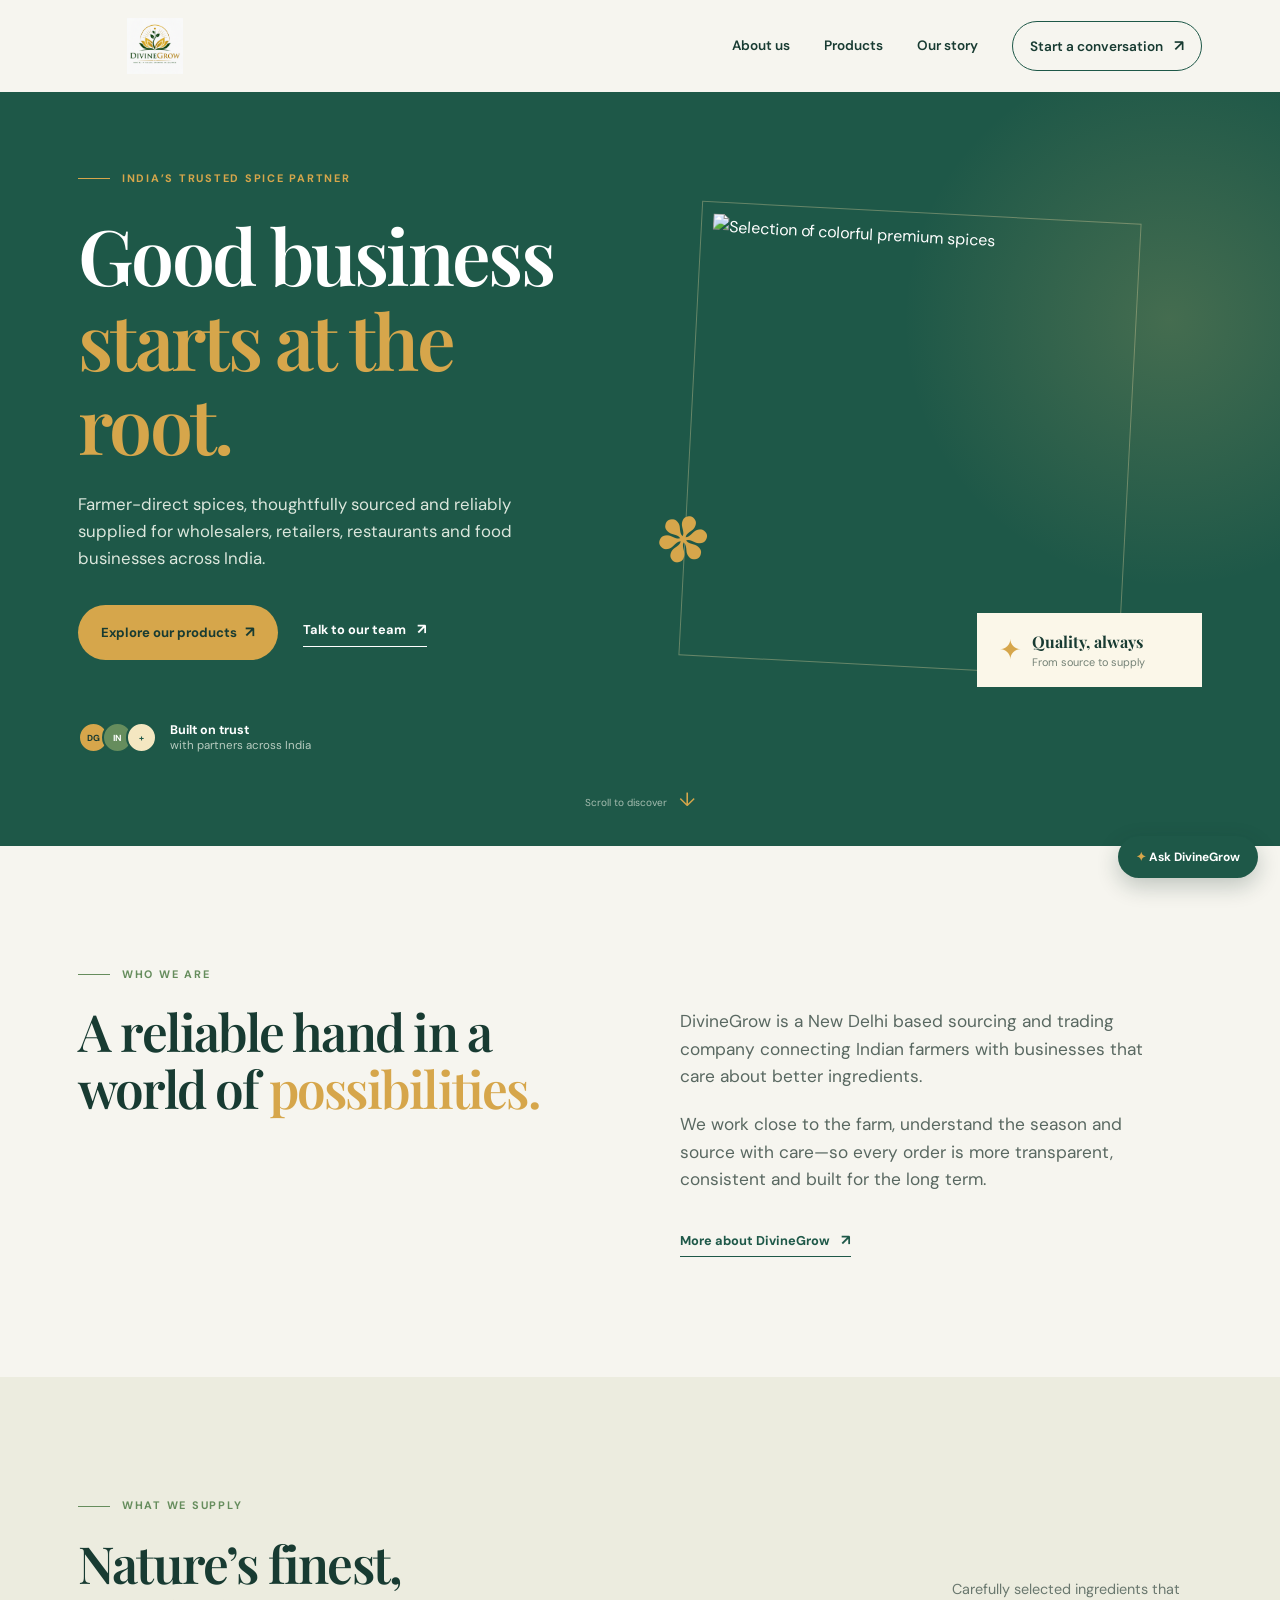
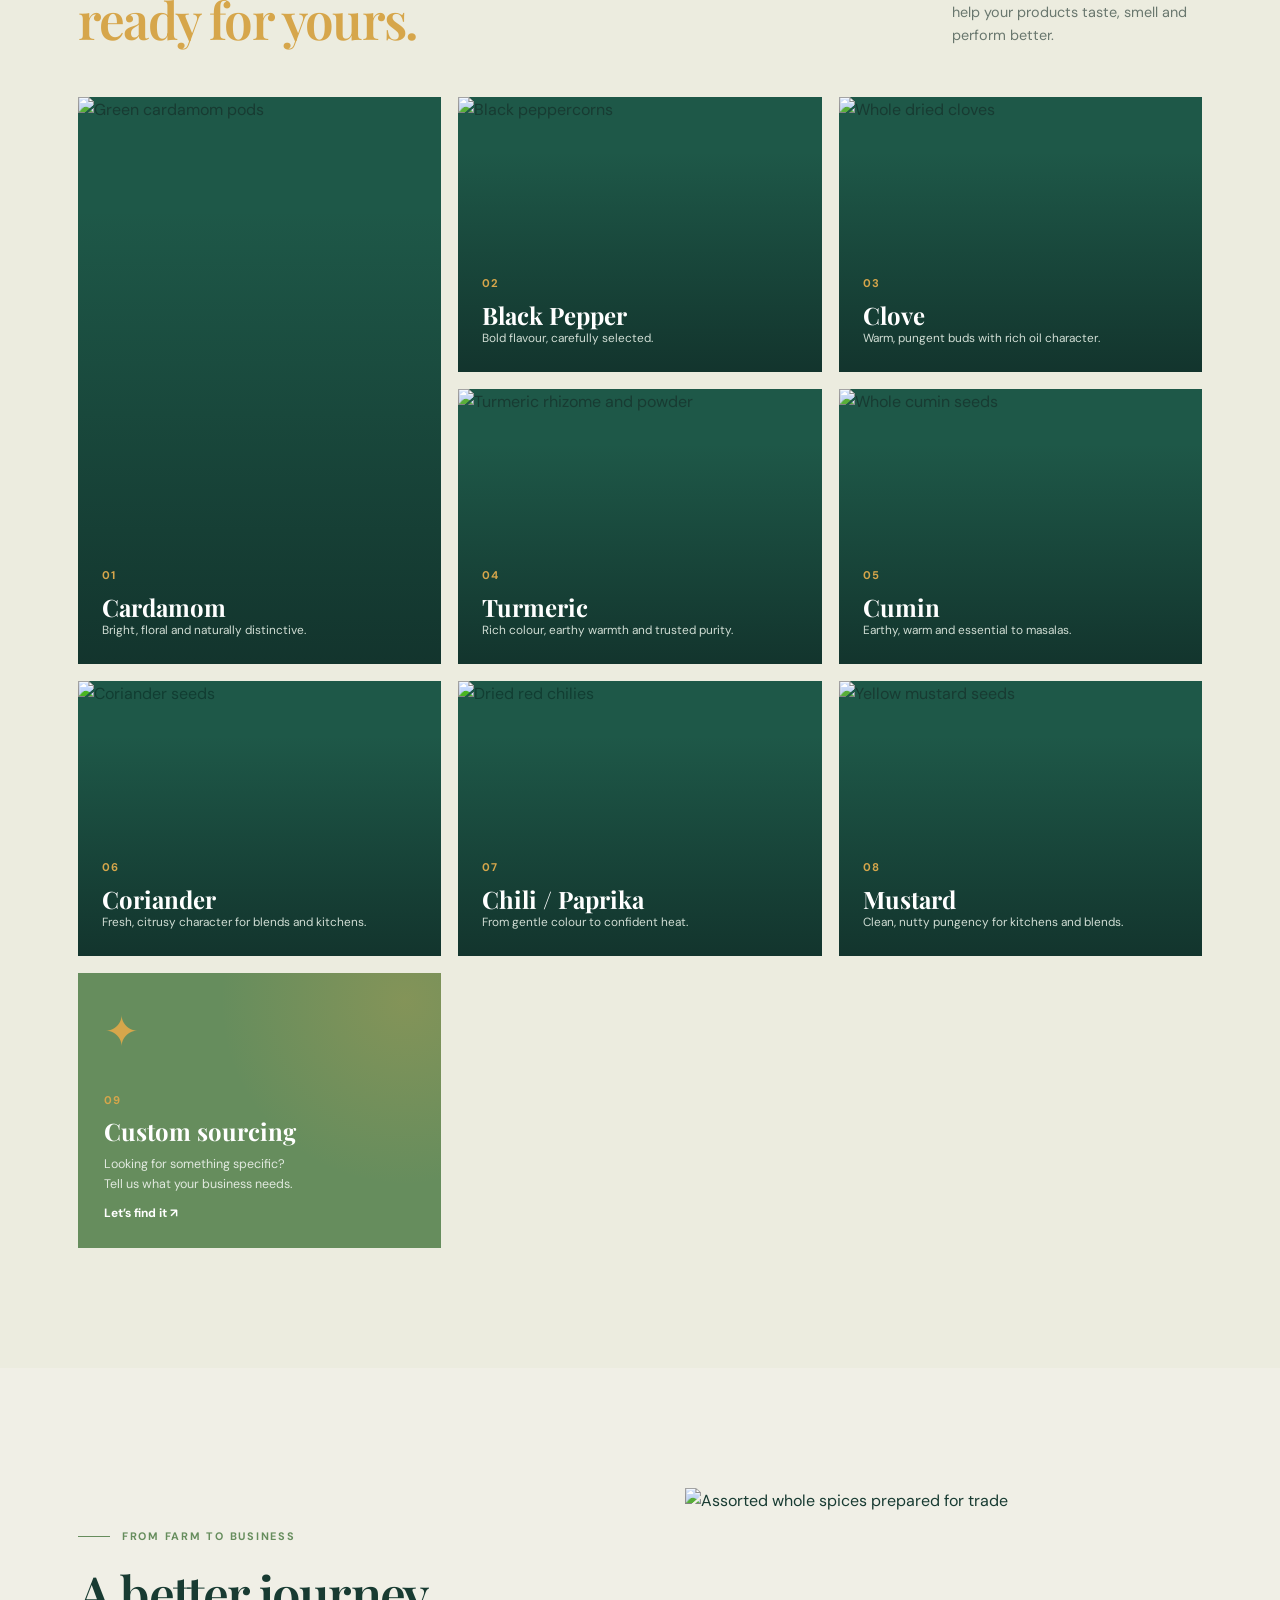
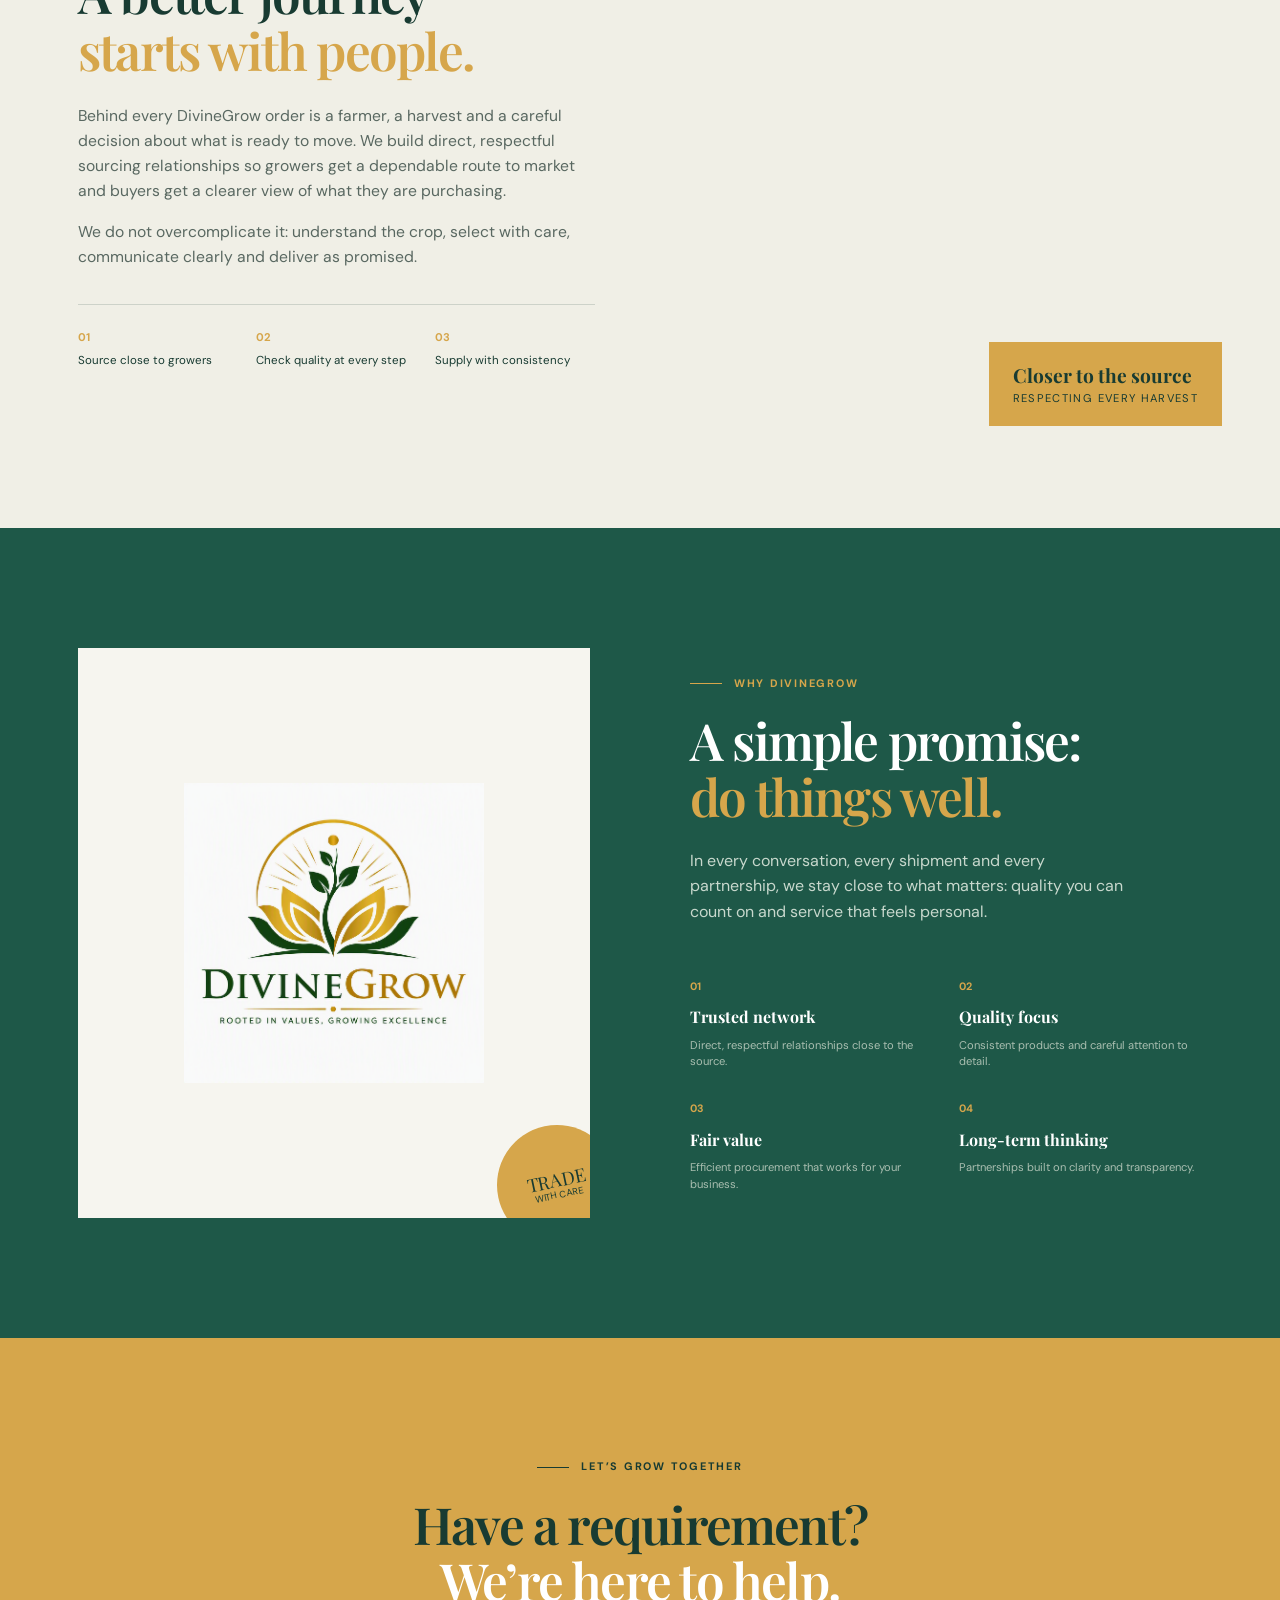
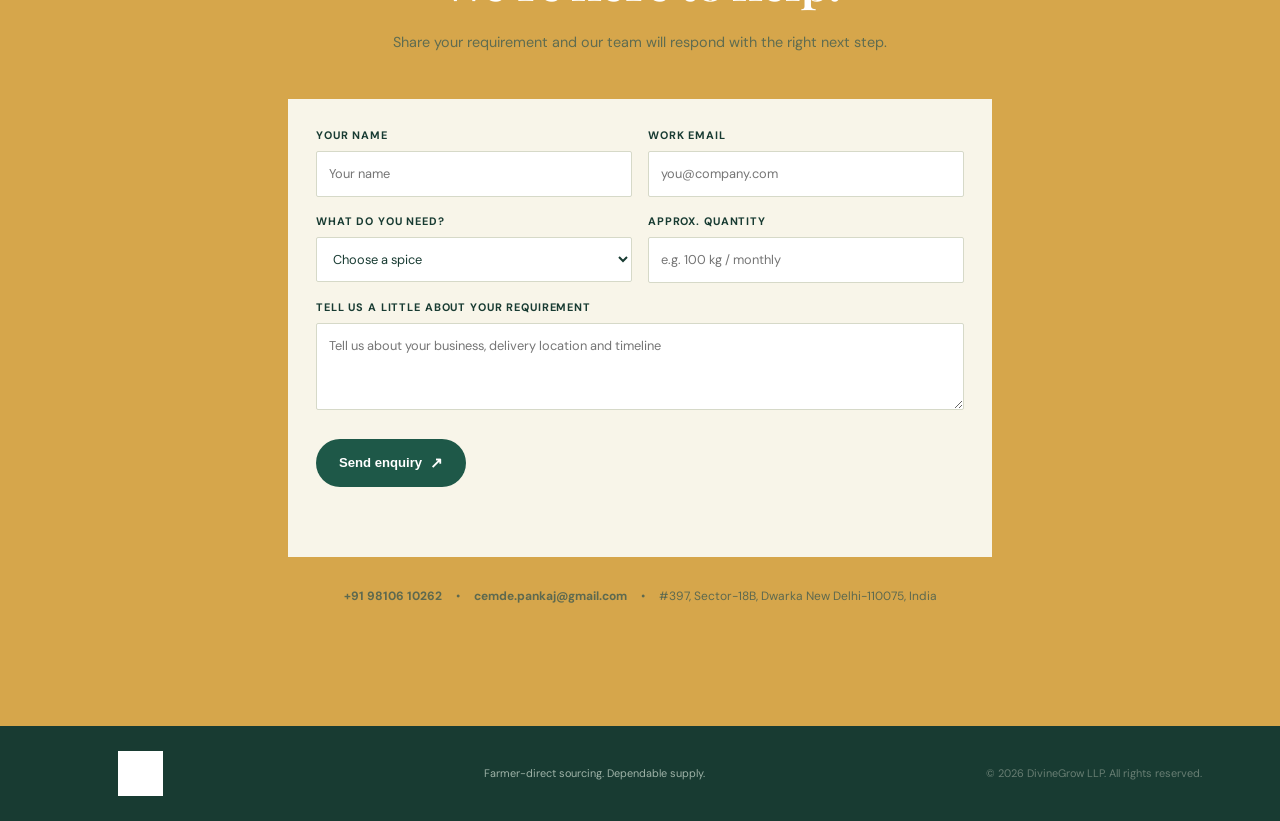
==== commit ddb52686: "Replace lower-page image with brand panel Co-authored-by: Copilot App <223556219+Copilot@users.norep" ====
--- a/index.html
+++ b/index.html
@@ -102,7 +102,7 @@
 
     <section class="approach section" id="approach">
       <div class="container approach-grid">
-        <div class="approach-image"><img src="https://divinegrow.co.in/images/spices-market.jpg" alt="Assorted whole spices displayed in metal bowls"><div class="stamp">TRADE<br><small>with care</small></div></div>
+        <div class="approach-image logo-panel"><img src="divinegrow-logo.png" alt="DivineGrow logo"><div class="stamp">TRADE<br><small>with care</small></div></div>
         <div class="approach-copy"><p class="eyebrow"><span class="eyebrow-line"></span> Why DivineGrow</p><h2>A simple promise:<br><em>do things well.</em></h2><p>In every conversation, every shipment and every partnership, we stay close to what matters: quality you can count on and service that feels personal.</p><div class="values"><div><strong>01</strong><h3>Trusted network</h3><p>Direct, respectful relationships close to the source.</p></div><div><strong>02</strong><h3>Quality focus</h3><p>Consistent products and careful attention to detail.</p></div><div><strong>03</strong><h3>Fair value</h3><p>Efficient procurement that works for your business.</p></div><div><strong>04</strong><h3>Long-term thinking</h3><p>Partnerships built on clarity and transparency.</p></div></div></div>
       </div>
     </section>
--- a/style.css
+++ b/style.css
@@ -2,5 +2,5 @@
 *{box-sizing:border-box;margin:0;padding:0}html{scroll-behavior:smooth}body{background:var(--cream);color:var(--ink);font-family:var(--sans);line-height:1.6}a{color:inherit;text-decoration:none}.container{margin:auto;max-width:1180px;padding-left:28px;padding-right:28px}.site-header{background:var(--cream);position:absolute;top:0;width:100%;z-index:5}.nav{align-items:center;display:flex;justify-content:space-between;padding-bottom:18px;padding-top:18px}.brand img{display:block;height:56px;object-fit:contain;width:154px}.nav-links{align-items:center;display:flex;gap:34px;font-size:.85rem;font-weight:600}.nav-links a{transition:color .2s}.nav-links a:hover{color:var(--gold)}.nav-cta{border:1px solid var(--green);border-radius:30px;padding:11px 17px}.nav-cta span,.button span,.text-link span{font-size:1.15em;margin-left:8px}.menu-toggle{background:none;border:0;display:none}.hero{background:var(--green);color:#fff;min-height:720px;overflow:hidden;padding:170px 0 92px;position:relative}.hero-glow{background:radial-gradient(circle,rgba(205,181,106,.22),transparent 65%);height:580px;position:absolute;right:-180px;top:30px;width:580px}.hero-grid{align-items:center;display:grid;gap:50px;grid-template-columns:1fr 1fr;position:relative}.eyebrow{align-items:center;color:var(--gold);display:flex;font-size:.68rem;font-weight:700;letter-spacing:.16em;text-transform:uppercase}.eyebrow.dark{color:var(--moss)}.eyebrow-line{background:currentColor;height:1px;margin-right:12px;width:32px}.hero h1,h2{font-family:var(--serif);font-weight:600;letter-spacing:-.035em;line-height:1.1}.hero h1{font-size:clamp(3.2rem,6vw,5.5rem);margin:25px 0}.hero h1 em,h2 em{color:var(--gold);font-style:normal}.hero-text{color:#dce7dd;font-size:1.05rem;max-width:470px}.hero-actions{align-items:center;display:flex;gap:25px;margin-top:34px}.button{align-items:center;border-radius:30px;display:inline-flex;font-size:.82rem;font-weight:700;padding:15px 23px;transition:transform .2s,box-shadow .2s}.button:hover{box-shadow:0 8px 20px #122f274d;transform:translateY(-2px)}.button-primary{background:var(--gold);color:var(--ink)}.button-light{background:#fff;color:var(--green)}.text-link{border-bottom:1px solid currentColor;font-size:.8rem;font-weight:700;padding-bottom:4px}.hero-proof{align-items:center;display:flex;gap:13px;margin-top:62px}.hero-proof p{color:#b8ccc0;font-size:.72rem;line-height:1.35}.hero-proof strong{color:#fff;font-size:.78rem}.avatars{display:flex}.avatars span{align-items:center;background:var(--moss);border:2px solid var(--green);border-radius:50%;display:flex;font-size:.55rem;font-weight:700;height:31px;justify-content:center;margin-left:-7px;width:31px}.avatars span:first-child{background:var(--gold);color:var(--ink);margin-left:0}.avatars span:last-child{background:#f4e7c1;color:var(--green)}.hero-visual{height:500px;position:relative}.image-frame{border:1px solid #e5d4a15c;height:455px;margin-left:25px;overflow:hidden;padding:11px;transform:rotate(3deg);width:82%}.image-frame img{height:100%;object-fit:cover;width:100%}.floating-note{align-items:center;background:#fbf7e9;bottom:25px;color:var(--ink);display:flex;gap:10px;padding:15px 22px;position:absolute;right:0;width:225px}.note-icon{color:var(--gold);font-size:1.7rem}.floating-note strong,.floating-note small{display:block}.floating-note strong{font-family:var(--serif);font-size:1rem}.floating-note small{color:#748276;font-size:.68rem}.leaf-mark{bottom:120px;color:var(--gold);font-size:4rem;left:-10px;position:absolute;transform:rotate(20deg)}.scroll-hint{bottom:30px;color:#a6bdb0;font-size:.63rem;left:50%;position:absolute;transform:translateX(-50%)}.scroll-hint span{color:var(--gold);font-size:1.2rem;margin-left:9px}.section{padding:120px 0}.intro{background:var(--cream)}.intro-grid{display:grid;gap:80px;grid-template-columns:1fr 1fr}.intro h2,.section-heading h2,.approach h2,.contact h2{font-size:clamp(2.4rem,4vw,4rem);margin-top:20px}.intro-copy{padding-top:42px}.intro-copy p{color:#596861;font-size:1.08rem;margin-bottom:20px;max-width:470px}.dark-link{color:var(--green);display:inline-block;margin-top:15px}.products{background:#ececdf}.section-heading{align-items:end;display:flex;justify-content:space-between;margin-bottom:50px}.section-heading>p{color:#69776e;font-size:.9rem;max-width:250px}.product-grid{display:grid;gap:17px;grid-template-columns:repeat(3,1fr)}.product-card{background:var(--green);height:275px;overflow:hidden;position:relative}.product-card-large{grid-row:span 2;height:567px}.product-card img{height:100%;object-fit:cover;transition:transform .5s;width:100%}.product-card:hover img{transform:scale(1.06)}.product-card:after{background:linear-gradient(transparent 20%,#112f29dd);content:'';inset:0;position:absolute}.product-overlay{bottom:0;color:#fff;padding:24px;position:absolute;z-index:1}.product-overlay span,.custom-card>span{color:var(--gold);font-size:.7rem;font-weight:700;letter-spacing:.1em}.product-overlay h3,.custom-card h3{font-family:var(--serif);font-size:1.5rem;line-height:1.2;margin-top:6px}.product-overlay p{color:#d0ddd4;font-size:.74rem}.custom-card{background:var(--moss);color:#fff;padding:26px}.custom-card:after{background:radial-gradient(circle at 90% 10%,#d5a64b44,transparent 45%);inset:0}.custom-symbol{color:var(--gold);font-size:2.6rem;margin-bottom:20px}.custom-card p{color:#e1e9df;font-size:.78rem;margin-top:9px;max-width:200px}.custom-card a{bottom:25px;color:#fff;font-size:.75rem;font-weight:700;position:absolute;z-index:2}.approach{background:var(--green);color:#fff}.approach-grid{align-items:center;display:grid;gap:100px;grid-template-columns:1fr 1fr}.approach-image{height:570px;position:relative}.approach-image img{height:100%;object-fit:cover;width:100%}.stamp{align-items:center;background:var(--gold);border-radius:50%;bottom:-27px;color:var(--ink);display:flex;flex-direction:column;font-family:var(--serif);font-size:1.15rem;height:120px;justify-content:center;line-height:1.1;position:absolute;right:-27px;text-align:center;transform:rotate(-12deg);width:120px}.stamp small{font-family:var(--sans);font-size:.58rem;text-transform:uppercase}.approach-copy>.eyebrow{color:var(--gold)}.approach h2{margin-bottom:23px}.approach-copy>p{color:#c8d8cd;max-width:440px}.values{display:grid;gap:25px;grid-template-columns:1fr 1fr;margin-top:47px}.values strong{color:var(--gold);font-size:.67rem}.values h3{font-family:var(--serif);font-size:1rem;margin:7px 0}.values p{color:#a9beb0;font-size:.7rem;line-height:1.45}.contact{background:var(--gold);text-align:center}.contact-inner{align-items:center;display:flex;flex-direction:column}.contact .eyebrow{color:var(--ink)}.contact h2{color:var(--ink)}.contact h2 em{color:#fff}.contact-inner>p:not(.eyebrow){color:#5f6c50;font-size:.9rem;margin:23px 0}.contact .button{margin:5px 0 30px}.contact-details{align-items:center;color:#5d694f;display:flex;font-size:.75rem;gap:14px}.contact-details a{font-weight:700}.footer{background:var(--ink);color:#9fb3a8;padding:25px 0}.footer-inner{align-items:center;display:flex;justify-content:space-between}.footer .brand img{filter:brightness(0) invert(1);height:45px;width:125px}.footer p{font-size:.68rem}.footer p:nth-last-child(1){color:#687e73}
 @media(max-width:800px){.nav-links{background:var(--cream);box-shadow:0 10px 18px #163c3020;display:none;flex-direction:column;gap:22px;left:0;padding:25px 28px;position:absolute;right:0;top:82px}.nav-links.is-open{display:flex}.menu-toggle{display:flex;flex-direction:column;gap:5px}.menu-toggle span{background:var(--green);display:block;height:2px;width:24px}.hero{padding-top:140px}.hero-grid,.intro-grid,.approach-grid{grid-template-columns:1fr}.hero-visual{height:420px;margin-top:20px}.image-frame{height:380px;margin:auto;width:85%}.intro-copy{padding-top:0}.section-heading{align-items:start;flex-direction:column;gap:25px}.product-grid{grid-template-columns:1fr 1fr}.product-card-large{grid-row:auto;height:380px;grid-column:span 2}.approach-grid{gap:65px}.approach-image{height:400px}.approach-copy{padding-bottom:20px}.footer-inner{align-items:start;flex-direction:column;gap:15px}}
 @media(max-width:500px){.container{padding-left:20px;padding-right:20px}.hero{min-height:850px}.hero h1{font-size:3.1rem}.hero-actions{align-items:start;flex-direction:column;gap:20px}.hero-visual{height:350px}.image-frame{height:320px;width:90%}.floating-note{bottom:0;right:-5px}.section{padding:85px 0}.product-grid{grid-template-columns:1fr}.product-card-large{grid-column:auto}.product-card{height:260px}.contact-details{flex-direction:column;gap:7px}.contact-details span:nth-of-type(1),.contact-details span:nth-of-type(2){display:none}.values{gap:20px 12px}}
-.story{background:#f0efe6}.story-grid{align-items:center;display:grid;gap:90px;grid-template-columns:1fr 1fr}.story-copy h2{font-size:clamp(2.4rem,4vw,4rem);margin:20px 0 25px}.story-copy>p:not(.eyebrow){color:#596861;font-size:.98rem;max-width:500px;margin-bottom:16px}.story-image{height:520px;position:relative}.story-image img{height:100%;object-fit:cover;width:100%}.story-note{background:var(--gold);bottom:-18px;color:var(--ink);display:flex;flex-direction:column;padding:18px 24px;position:absolute;right:-20px}.story-note strong{font-family:var(--serif);font-size:1.2rem}.story-note span{font-size:.7rem;text-transform:uppercase;letter-spacing:.12em}.story-stats{border-top:1px solid var(--line);display:grid;gap:18px;grid-template-columns:repeat(3,1fr);margin-top:35px;padding-top:24px}.story-stats div{display:flex;flex-direction:column}.story-stats strong{color:var(--gold);font-size:.7rem}.story-stats span{font-size:.72rem;line-height:1.35;margin-top:6px}.product-card:nth-child(6) img,.product-card:nth-child(7) img{filter:saturate(1.25)}.contact-inner{max-width:760px}.enquiry-form{background:#f8f5e9;color:var(--ink);margin:22px 0 30px;padding:28px;text-align:left;width:100%}.form-row{display:grid;gap:16px;grid-template-columns:1fr 1fr}.enquiry-form label{display:block;margin-bottom:16px}.enquiry-form label span{display:block;font-size:.68rem;font-weight:700;margin-bottom:6px;text-transform:uppercase;letter-spacing:.08em}.enquiry-form input,.enquiry-form select,.enquiry-form textarea{background:#fff;border:1px solid #d6d9c8;border-radius:2px;color:var(--ink);font:inherit;font-size:.8rem;padding:12px;width:100%}.enquiry-form textarea{resize:vertical}.enquiry-form input:focus,.enquiry-form select:focus,.enquiry-form textarea:focus{border-color:var(--green);outline:2px solid #1e584822}.button-dark{background:var(--green);border:0;color:#fff;cursor:pointer}.form-status{color:var(--green)!important;font-size:.75rem!important;margin:12px 0 0!important}.chat-widget{bottom:22px;position:fixed;right:22px;z-index:8}.chat-button{background:var(--green);border:0;border-radius:30px;box-shadow:0 8px 22px #102e273d;color:#fff;cursor:pointer;font:700 .75rem var(--sans);padding:13px 18px}.chat-button:first-letter{color:var(--gold)}.chat-panel{background:#fff;bottom:53px;box-shadow:0 10px 30px #102e2730;color:var(--ink);display:none;padding:17px;position:absolute;right:0;width:320px}.chat-panel.is-open{display:block}.chat-heading{align-items:center;border-bottom:1px solid var(--line);display:flex;justify-content:space-between;padding-bottom:11px}.chat-panel strong{font-family:var(--serif);font-size:1.1rem}.chat-close{background:none;border:0;color:var(--ink);cursor:pointer;font-size:1.4rem;line-height:1}.chat-messages{display:flex;flex-direction:column;gap:8px;max-height:190px;overflow-y:auto;padding:13px 0}.chat-message{border-radius:12px;font-size:.73rem;line-height:1.45;max-width:90%;padding:9px 11px}.chat-message.bot{align-self:flex-start;background:var(--cream)}.chat-message.user{align-self:flex-end;background:var(--green);color:#fff}.chat-suggestions{display:flex;flex-wrap:wrap;gap:6px;margin-bottom:11px}.chat-suggestions button{background:#fff;border:1px solid var(--line);border-radius:20px;color:var(--green);cursor:pointer;font:500 .65rem var(--sans);padding:7px 9px}.chat-suggestions button:hover{background:var(--cream)}.chat-form{border:1px solid var(--line);display:flex}.chat-form input{border:0;color:var(--ink);font:inherit;font-size:.75rem;min-width:0;outline:0;padding:10px;width:100%}.chat-form button{background:var(--gold);border:0;color:var(--ink);cursor:pointer;font-weight:700;padding:0 13px}.chat-whatsapp{display:block;font-size:.68rem;font-weight:700;margin-top:11px;text-align:center}
+.story{background:#f0efe6}.story-grid{align-items:center;display:grid;gap:90px;grid-template-columns:1fr 1fr}.story-copy h2{font-size:clamp(2.4rem,4vw,4rem);margin:20px 0 25px}.story-copy>p:not(.eyebrow){color:#596861;font-size:.98rem;max-width:500px;margin-bottom:16px}.story-image{height:520px;position:relative}.story-image img{height:100%;object-fit:cover;width:100%}.story-note{background:var(--gold);bottom:-18px;color:var(--ink);display:flex;flex-direction:column;padding:18px 24px;position:absolute;right:-20px}.story-note strong{font-family:var(--serif);font-size:1.2rem}.story-note span{font-size:.7rem;text-transform:uppercase;letter-spacing:.12em}.story-stats{border-top:1px solid var(--line);display:grid;gap:18px;grid-template-columns:repeat(3,1fr);margin-top:35px;padding-top:24px}.story-stats div{display:flex;flex-direction:column}.story-stats strong{color:var(--gold);font-size:.7rem}.story-stats span{font-size:.72rem;line-height:1.35;margin-top:6px}.product-card:nth-child(6) img,.product-card:nth-child(7) img{filter:saturate(1.25)}.logo-panel{align-items:center;background:var(--cream);display:flex;justify-content:center;overflow:hidden}.logo-panel>img{filter:none;height:auto;max-width:70%;object-fit:contain;width:300px}.contact-inner{max-width:760px}.enquiry-form{background:#f8f5e9;color:var(--ink);margin:22px 0 30px;padding:28px;text-align:left;width:100%}.form-row{display:grid;gap:16px;grid-template-columns:1fr 1fr}.enquiry-form label{display:block;margin-bottom:16px}.enquiry-form label span{display:block;font-size:.68rem;font-weight:700;margin-bottom:6px;text-transform:uppercase;letter-spacing:.08em}.enquiry-form input,.enquiry-form select,.enquiry-form textarea{background:#fff;border:1px solid #d6d9c8;border-radius:2px;color:var(--ink);font:inherit;font-size:.8rem;padding:12px;width:100%}.enquiry-form textarea{resize:vertical}.enquiry-form input:focus,.enquiry-form select:focus,.enquiry-form textarea:focus{border-color:var(--green);outline:2px solid #1e584822}.button-dark{background:var(--green);border:0;color:#fff;cursor:pointer}.form-status{color:var(--green)!important;font-size:.75rem!important;margin:12px 0 0!important}.chat-widget{bottom:22px;position:fixed;right:22px;z-index:8}.chat-button{background:var(--green);border:0;border-radius:30px;box-shadow:0 8px 22px #102e273d;color:#fff;cursor:pointer;font:700 .75rem var(--sans);padding:13px 18px}.chat-button:first-letter{color:var(--gold)}.chat-panel{background:#fff;bottom:53px;box-shadow:0 10px 30px #102e2730;color:var(--ink);display:none;padding:17px;position:absolute;right:0;width:320px}.chat-panel.is-open{display:block}.chat-heading{align-items:center;border-bottom:1px solid var(--line);display:flex;justify-content:space-between;padding-bottom:11px}.chat-panel strong{font-family:var(--serif);font-size:1.1rem}.chat-close{background:none;border:0;color:var(--ink);cursor:pointer;font-size:1.4rem;line-height:1}.chat-messages{display:flex;flex-direction:column;gap:8px;max-height:190px;overflow-y:auto;padding:13px 0}.chat-message{border-radius:12px;font-size:.73rem;line-height:1.45;max-width:90%;padding:9px 11px}.chat-message.bot{align-self:flex-start;background:var(--cream)}.chat-message.user{align-self:flex-end;background:var(--green);color:#fff}.chat-suggestions{display:flex;flex-wrap:wrap;gap:6px;margin-bottom:11px}.chat-suggestions button{background:#fff;border:1px solid var(--line);border-radius:20px;color:var(--green);cursor:pointer;font:500 .65rem var(--sans);padding:7px 9px}.chat-suggestions button:hover{background:var(--cream)}.chat-form{border:1px solid var(--line);display:flex}.chat-form input{border:0;color:var(--ink);font:inherit;font-size:.75rem;min-width:0;outline:0;padding:10px;width:100%}.chat-form button{background:var(--gold);border:0;color:var(--ink);cursor:pointer;font-weight:700;padding:0 13px}.chat-whatsapp{display:block;font-size:.68rem;font-weight:700;margin-top:11px;text-align:center}
 @media(max-width:800px){.story-grid{gap:55px;grid-template-columns:1fr}.story-image{height:390px}.story-note{right:-8px}.enquiry-form{padding:20px}.form-row{grid-template-columns:1fr}.chat-widget{bottom:14px;right:14px}}
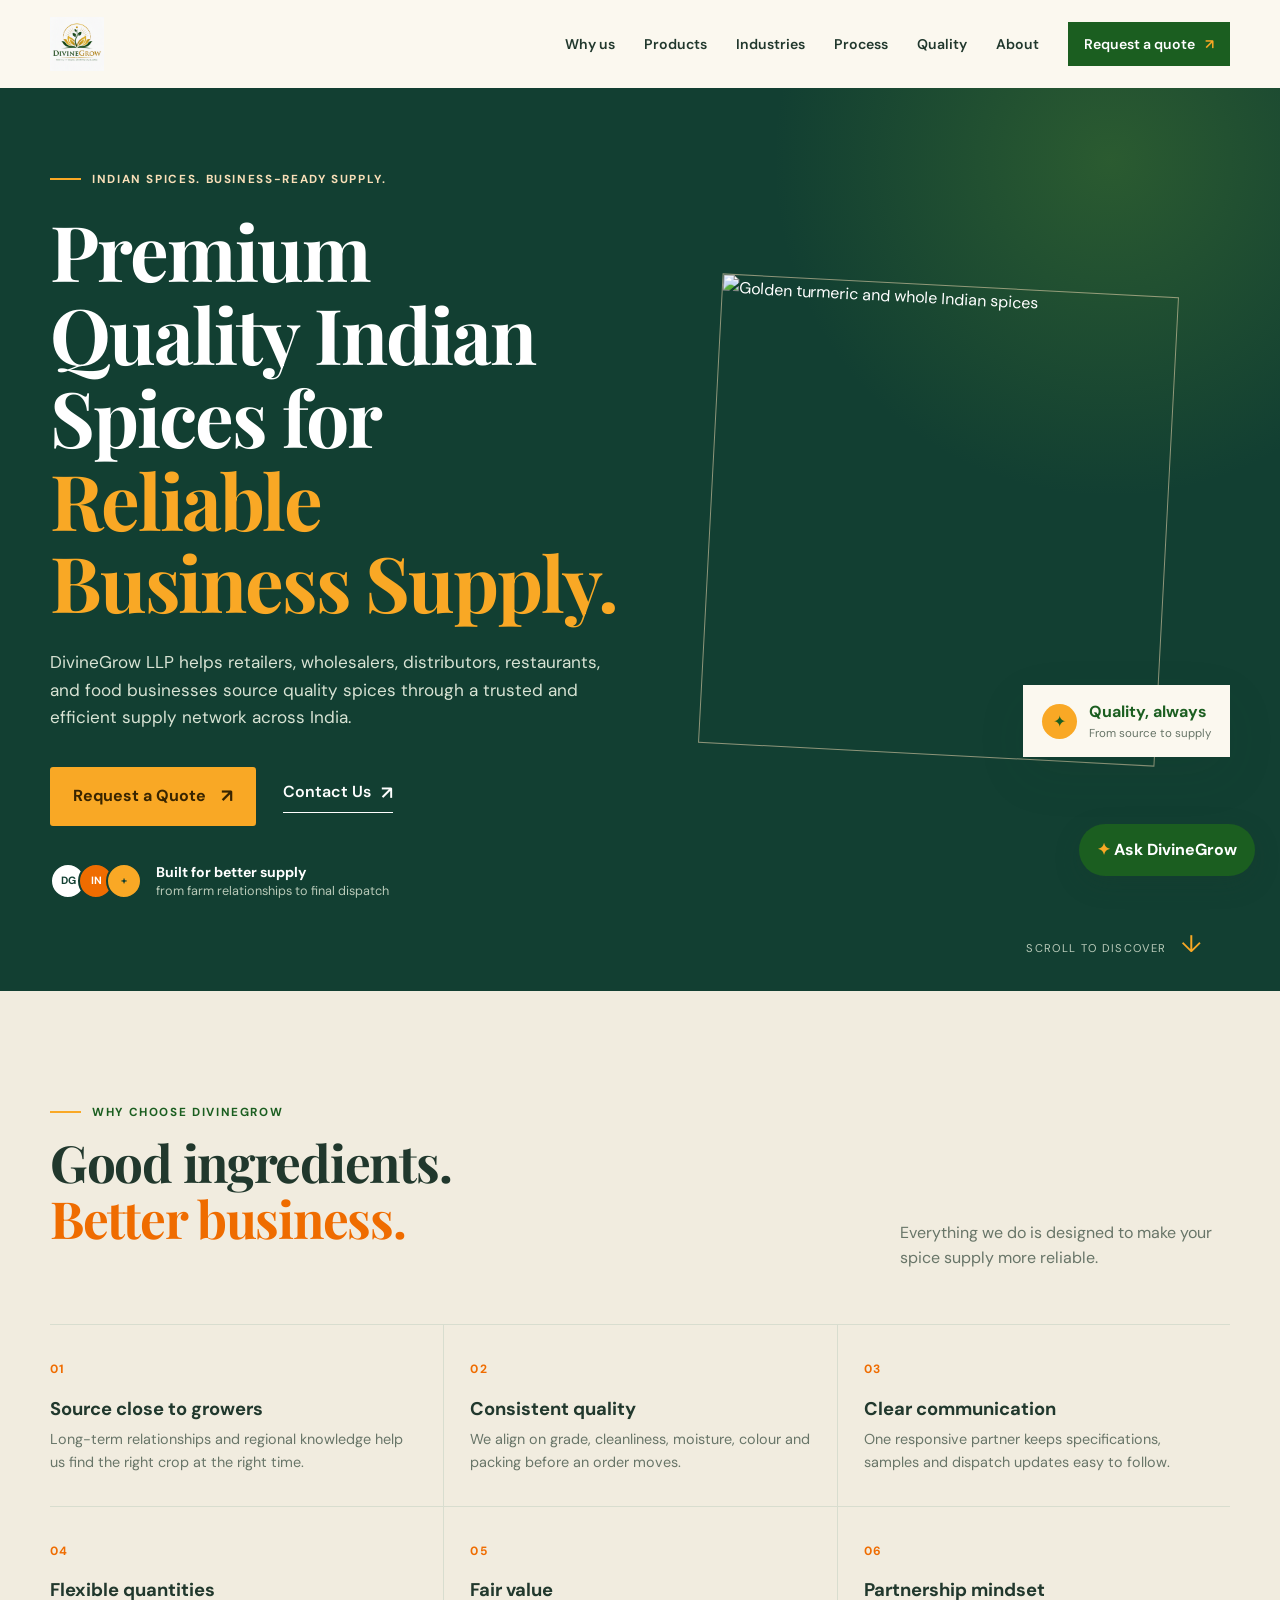
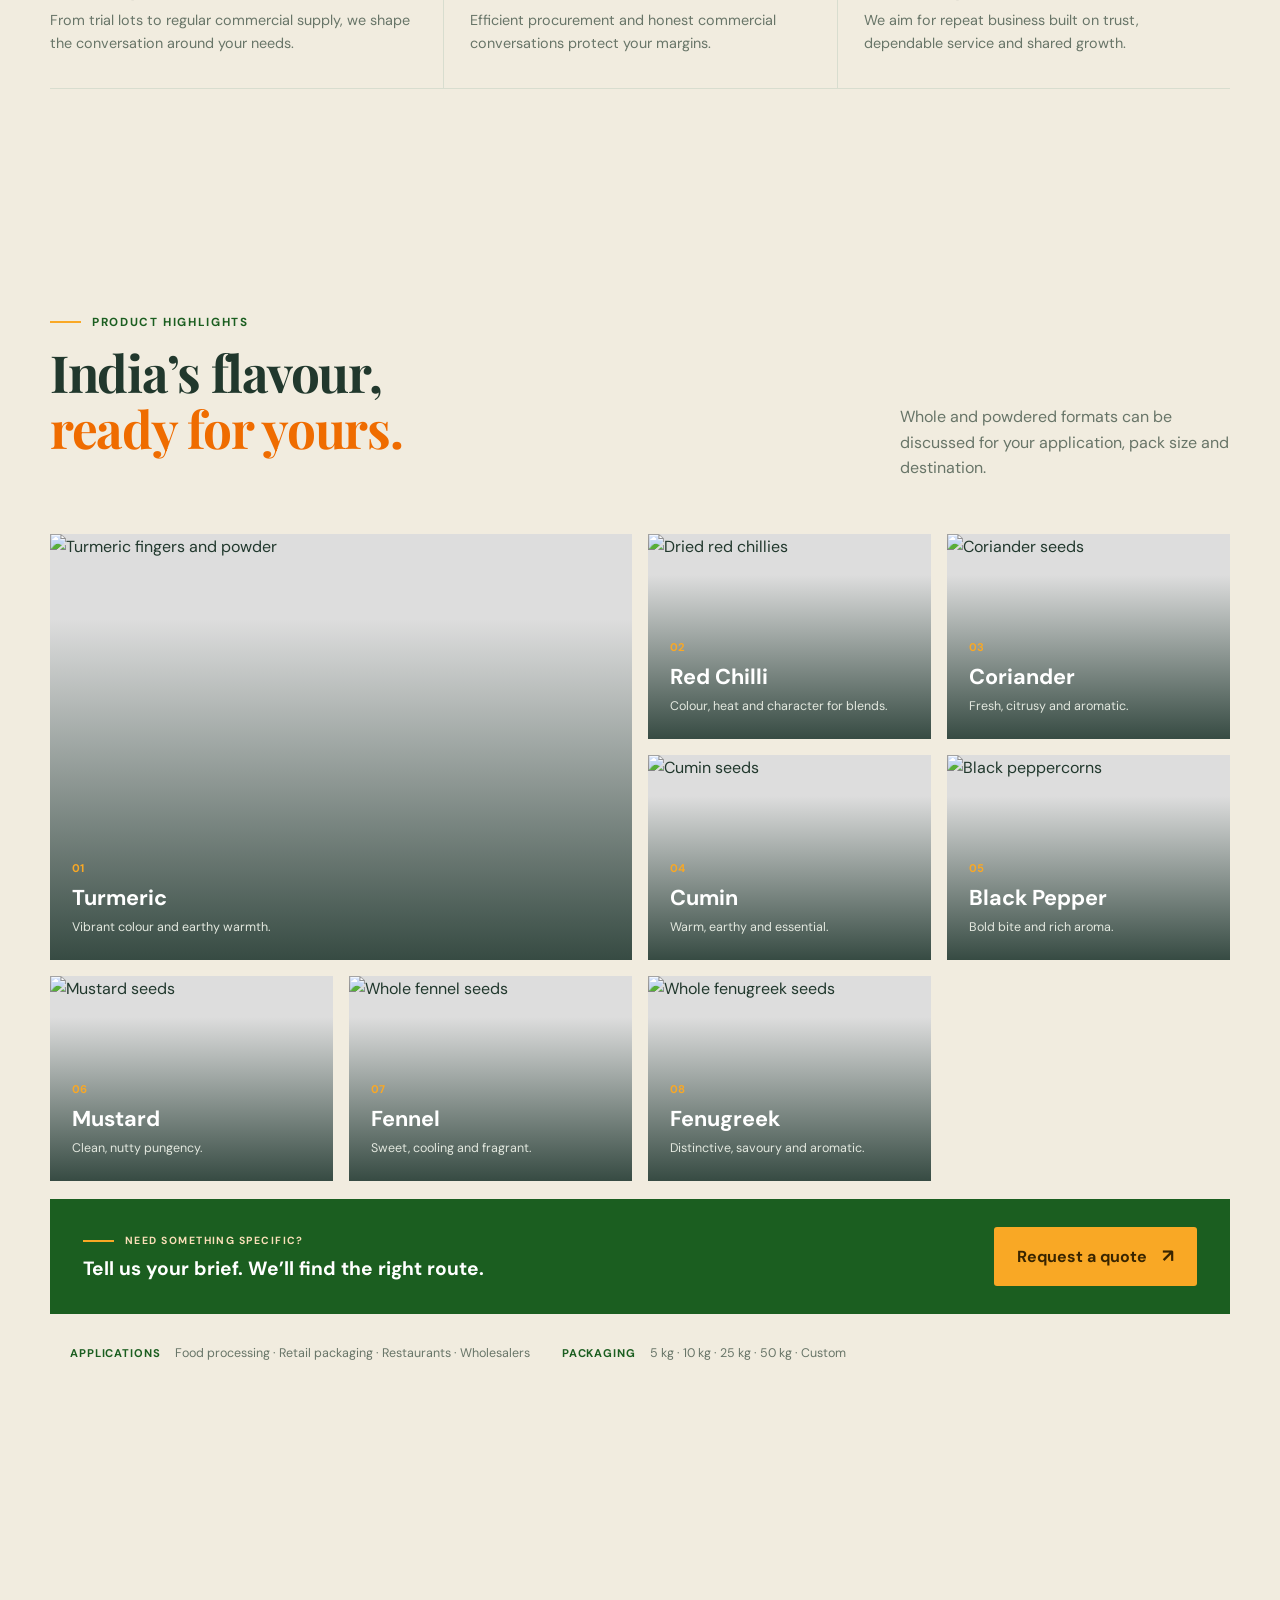
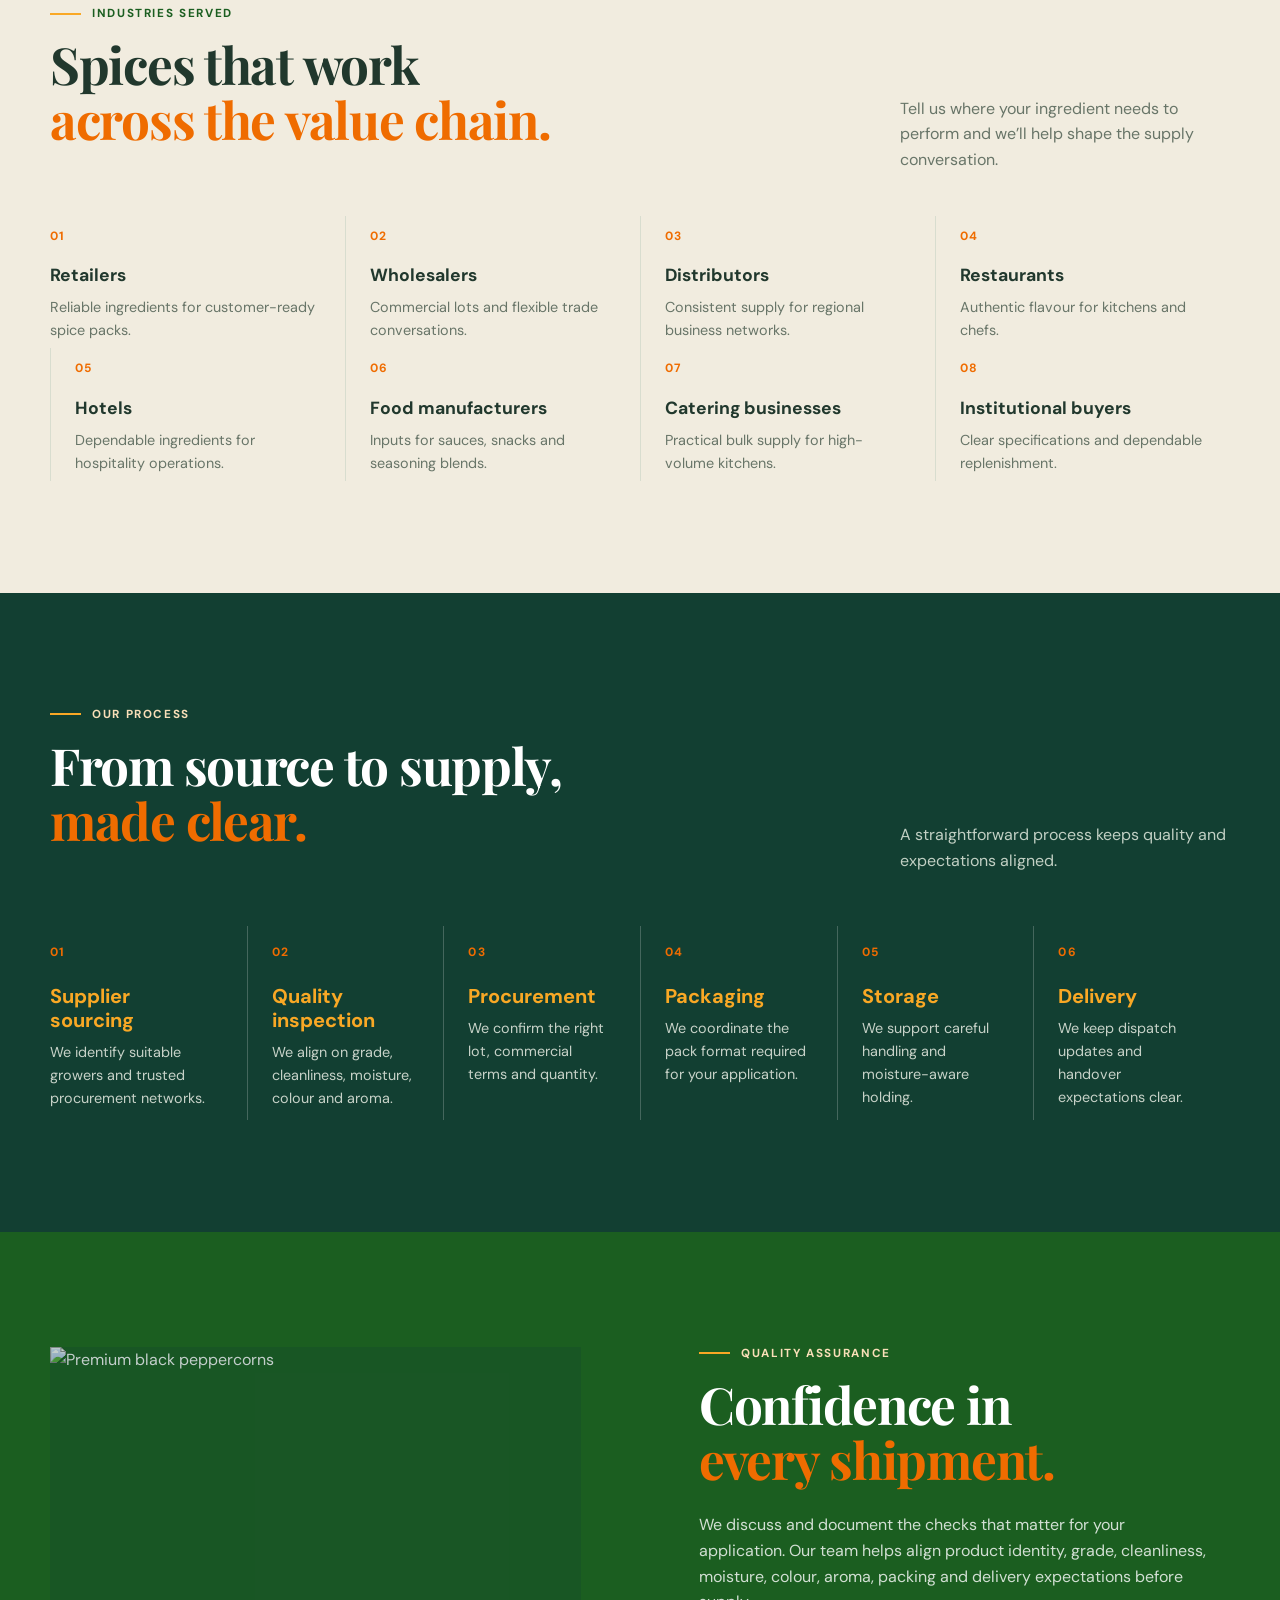
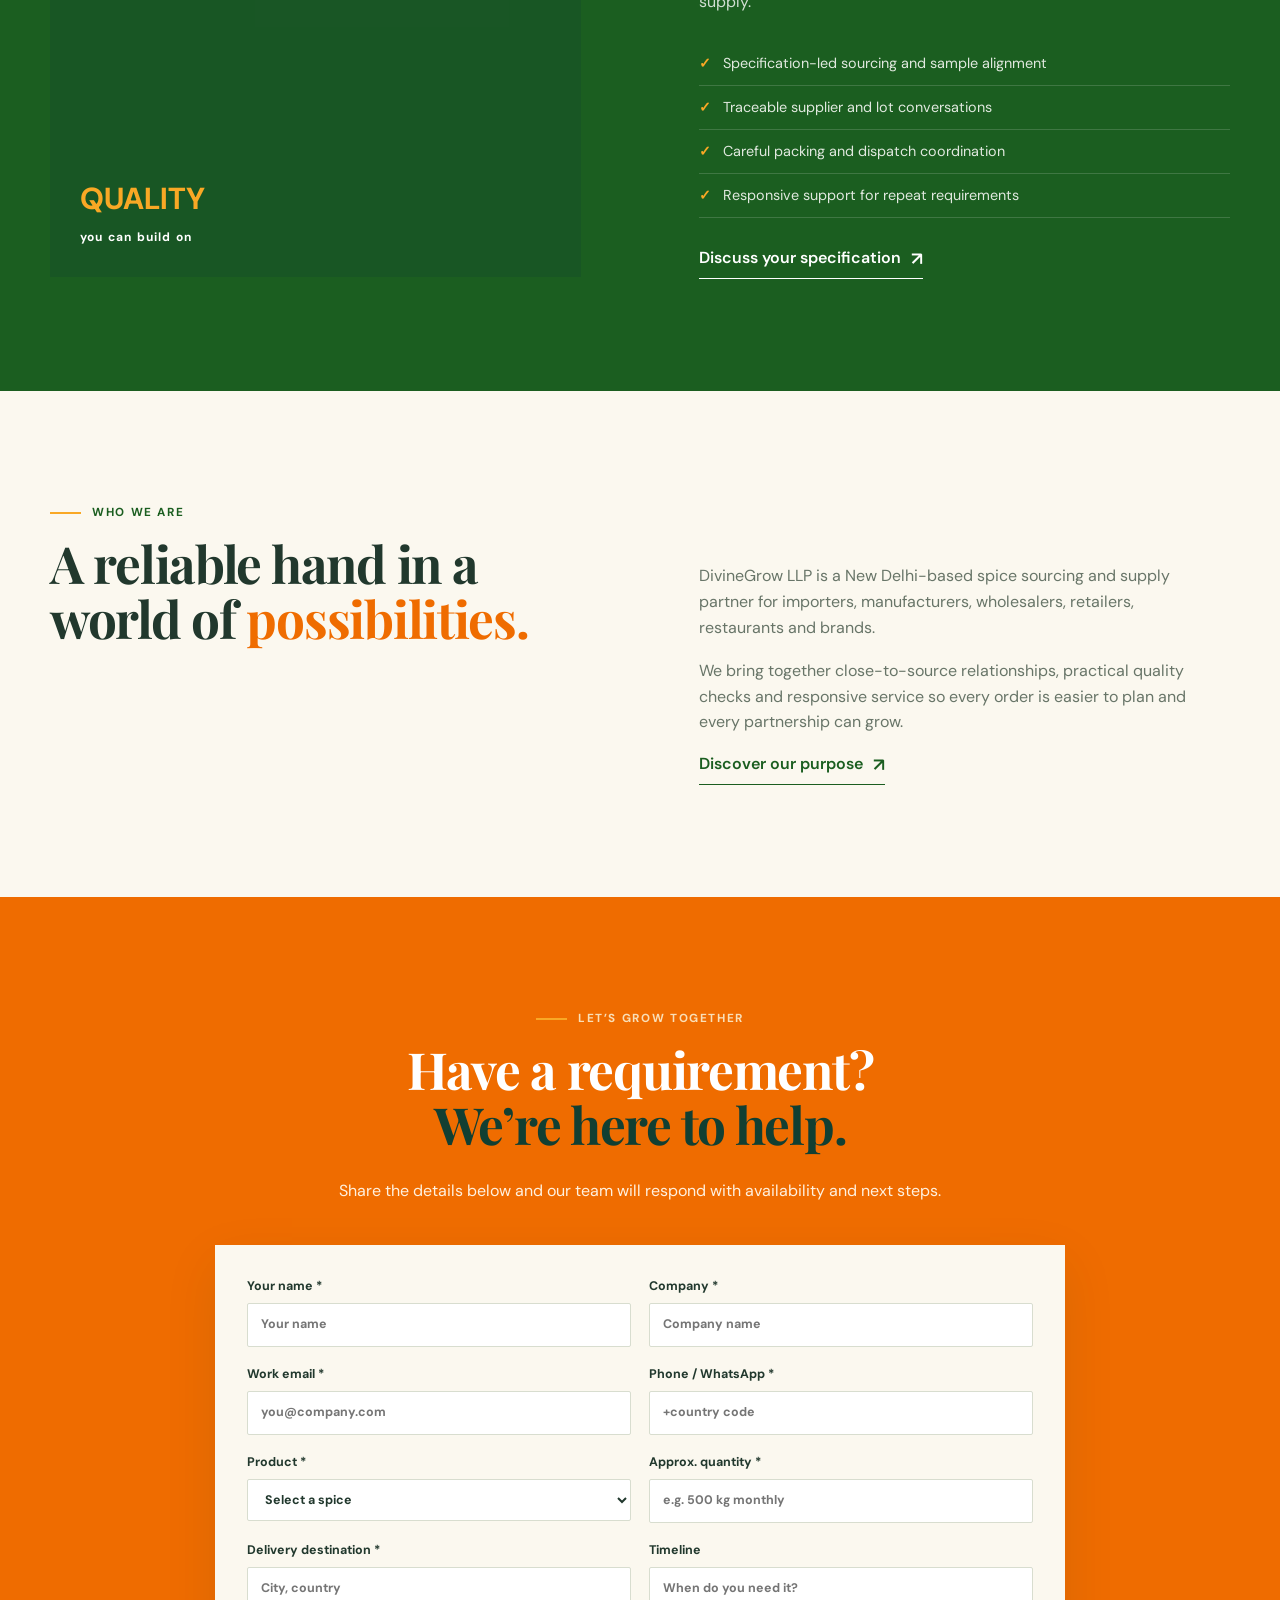
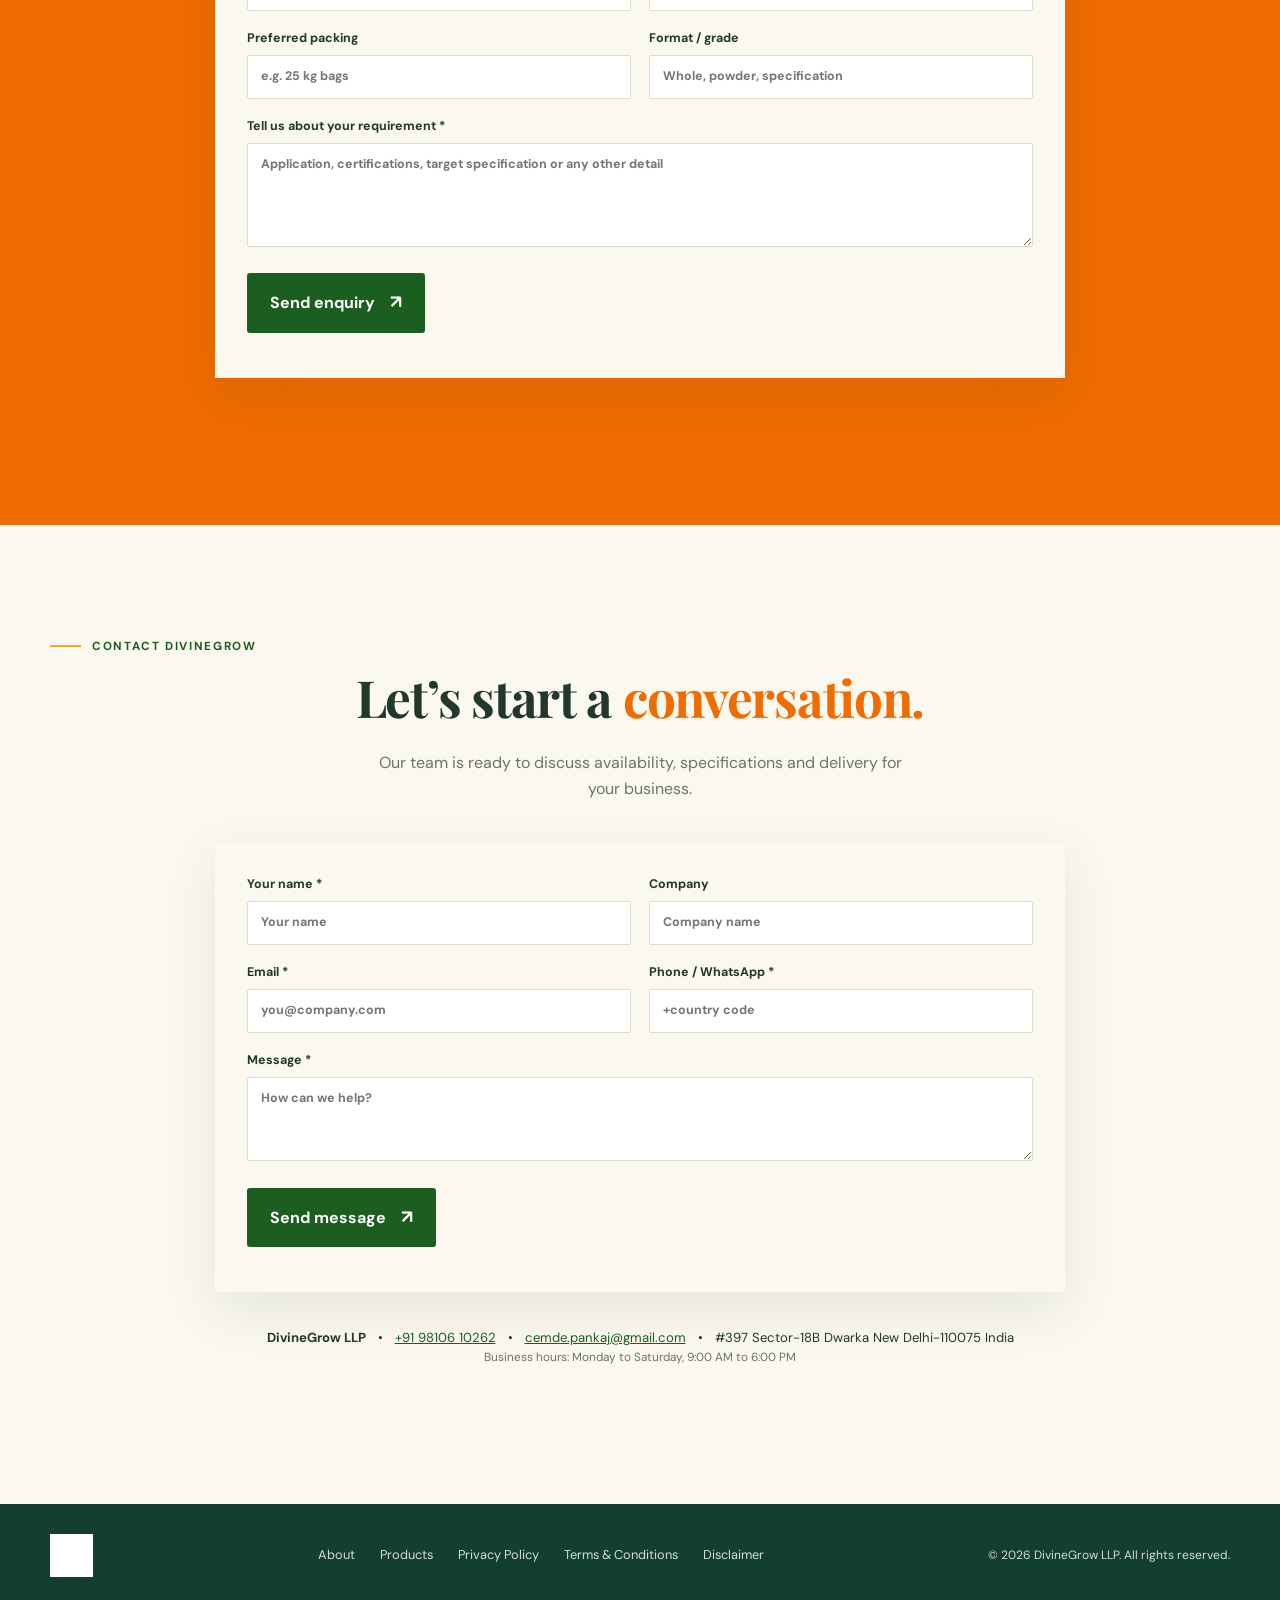
==== commit 9aad1a8f: "Add Supabase enquiry management portal Co-authored-by: Copilot App <223556219+Copilot@users.noreply." ====
--- a/index.html
+++ b/index.html
@@ -2,173 +2,132 @@
 <html lang="en">
 <head>
   <meta charset="UTF-8">
-  <meta name="viewport" content="width=device-width, initial-scale=1.0">
-  <meta name="description" content="DivineGrow sources farmer-direct spices including clove, black pepper, turmeric, cardamom, cumin, coriander, chilli, paprika and mustard across India.">
-  <title>DivineGrow | Rooted in quality. Growing together.</title>
+  <meta name="viewport" content="width=device-width, initial-scale=1">
+  <meta name="description" content="DivineGrow LLP supplies premium quality Indian spices for wholesale and bulk supply to retailers, wholesalers, distributors, restaurants and food businesses across India.">
+  <meta name="keywords" content="Spice Supplier India, Wholesale Spices India, Spice Trader India, Bulk Spice Supplier, Turmeric Supplier, Chilli Supplier, Cumin Supplier, Coriander Supplier, Indian Spice Distributor, Spice Trading Company">
+  <meta name="theme-color" content="#123f32">
+  <meta property="og:title" content="DivineGrow LLP | Premium Quality Indian Spices">
+  <meta property="og:description" content="Premium quality Indian spices for reliable wholesale and bulk supply across India.">
+  <meta property="og:type" content="website">
+  <meta property="og:url" content="https://divinegrow.co.in/">
+  <title>DivineGrow LLP | Premium Quality Indian Spices for Wholesale Supply</title>
   <link rel="preconnect" href="https://fonts.googleapis.com">
   <link rel="preconnect" href="https://fonts.gstatic.com" crossorigin>
   <link href="https://fonts.googleapis.com/css2?family=DM+Sans:wght@400;500;600;700&family=Playfair+Display:wght@600;700&display=swap" rel="stylesheet">
   <link rel="stylesheet" href="style.css">
+  <script src="https://cdn.jsdelivr.net/npm/@supabase/supabase-js@2" defer></script>
+  <script src="supabase-config.js" defer></script>
 </head>
 <body>
   <header class="site-header">
     <nav class="nav container" aria-label="Main navigation">
-      <a class="brand" href="#top" aria-label="DivineGrow home">
-        <img src="divinegrow-logo.png" alt="DivineGrow logo">
-      </a>
-      <button class="menu-toggle" aria-label="Toggle navigation" aria-expanded="false">
-        <span></span><span></span><span></span>
-      </button>
-      <div class="nav-links">
-        <a href="#about">About us</a>
-        <a href="#products">Products</a>
-        <a href="#story">Our story</a>
-        <a href="#contact" class="nav-cta">Start a conversation <span>↗</span></a>
+      <a class="brand" href="#home" aria-label="DivineGrow home"><img src="divinegrow-logo.png" alt="DivineGrow LLP"></a>
+      <button class="menu-toggle" aria-label="Toggle navigation" aria-expanded="false" aria-controls="nav-links"><span></span><span></span><span></span></button>
+      <div class="nav-links" id="nav-links">
+        <a href="#why">Why us</a><a href="#products">Products</a><a href="#industries">Industries</a><a href="#process">Process</a><a href="#quality">Quality</a><a href="#about">About</a>
+        <a class="nav-cta" href="#quote">Request a quote <span>↗</span></a>
       </div>
     </nav>
   </header>
 
-  <main id="top">
-    <section class="hero">
-      <div class="hero-glow"></div>
-      <div class="container hero-grid">
+  <main id="home">
+<section class="hero">
+      <div class="hero-glow"></div><div class="container hero-grid">
         <div class="hero-copy">
-          <p class="eyebrow"><span class="eyebrow-line"></span> India’s trusted spice partner</p>
-          <h1>Good business<br><em>starts at the root.</em></h1>
-          <p class="hero-text">Farmer-direct spices, thoughtfully sourced and reliably supplied for wholesalers, retailers, restaurants and food businesses across India.</p>
-          <div class="hero-actions">
-            <a class="button button-primary" href="#products">Explore our products <span>↗</span></a>
-            <a class="text-link" href="https://wa.me/919810610262?text=Hello%20DivineGrow%2C%20I%20am%20interested%20in%20your%20spice%20products" target="_blank" rel="noopener">Talk to our team <span>↗</span></a>
-          </div>
-          <div class="hero-proof">
-            <div class="avatars"><span>DG</span><span>IN</span><span>+</span></div>
-            <p><strong>Built on trust</strong><br>with partners across India</p>
-          </div>
+          <p class="eyebrow"><span class="eyebrow-line"></span> Indian spices. Business-ready supply.</p>
+          <h1>Premium Quality Indian Spices for <em>Reliable Business Supply.</em></h1>
+          <p class="hero-text">DivineGrow LLP helps retailers, wholesalers, distributors, restaurants, and food businesses source quality spices through a trusted and efficient supply network across India.</p>
+          <div class="hero-actions"><a class="button button-primary" href="#quote">Request a Quote <span>↗</span></a><a class="text-link" href="#contact">Contact Us <span>↗</span></a></div>
+          <div class="hero-proof"><div class="avatars"><span>DG</span><span>IN</span><span>+</span></div><p><strong>Built for better supply</strong><br>from farm relationships to final dispatch</p></div>
         </div>
-        <div class="hero-visual">
-          <div class="image-frame">
-            <img src="https://divinegrow.co.in/images/hero.jpg" alt="Selection of colorful premium spices">
-          </div>
-          <div class="floating-note">
-            <span class="note-icon">✦</span>
-            <div><strong>Quality, always</strong><small>From source to supply</small></div>
-          </div>
-          <div class="leaf-mark">✽</div>
-        </div>
+        <div class="hero-visual"><div class="image-frame"><img src="https://divinegrow.co.in/images/turmeric.jpg" alt="Golden turmeric and whole Indian spices"></div><div class="floating-note"><span class="note-icon">✦</span><div><strong>Quality, always</strong><small>From source to supply</small></div></div></div>
+      </div><div class="scroll-hint">Scroll to discover <span>↓</span></div>
+    </section>
+    <section class="why section" id="why"><div class="container"><div class="section-heading"><div><p class="eyebrow dark"><span class="eyebrow-line"></span> Why choose DivineGrow</p><h2>Good ingredients.<br><em>Better business.</em></h2></div><p>Everything we do is designed to make your spice supply more reliable.</p></div>
+      <div class="feature-grid">
+        <article><span class="feature-number">01</span><h3>Source close to growers</h3><p>Long-term relationships and regional knowledge help us find the right crop at the right time.</p></article>
+        <article><span class="feature-number">02</span><h3>Consistent quality</h3><p>We align on grade, cleanliness, moisture, colour and packing before an order moves.</p></article>
+        <article><span class="feature-number">03</span><h3>Clear communication</h3><p>One responsive partner keeps specifications, samples and dispatch updates easy to follow.</p></article>
+        <article><span class="feature-number">04</span><h3>Flexible quantities</h3><p>From trial lots to regular commercial supply, we shape the conversation around your needs.</p></article>
+        <article><span class="feature-number">05</span><h3>Fair value</h3><p>Efficient procurement and honest commercial conversations protect your margins.</p></article>
+        <article><span class="feature-number">06</span><h3>Partnership mindset</h3><p>We aim for repeat business built on trust, dependable service and shared growth.</p></article>
       </div>
-      <div class="scroll-hint">Scroll to discover <span>↓</span></div>
-    </section>
-
-    <section class="intro section" id="about">
-      <div class="container intro-grid">
-        <div>
-          <p class="eyebrow dark"><span class="eyebrow-line"></span> Who we are</p>
-          <h2>A reliable hand in a world of <em>possibilities.</em></h2>
-        </div>
-        <div class="intro-copy">
-          <p>DivineGrow is a New Delhi based sourcing and trading company connecting Indian farmers with businesses that care about better ingredients.</p>
-          <p>We work close to the farm, understand the season and source with care—so every order is more transparent, consistent and built for the long term.</p>
-          <a class="text-link dark-link" href="#contact">More about DivineGrow <span>↗</span></a>
-        </div>
+    </div></section>
+    <section class="products section" id="products"><div class="container"><div class="section-heading"><div><p class="eyebrow dark"><span class="eyebrow-line"></span> Product highlights</p><h2>India’s flavour,<br><em>ready for yours.</em></h2></div><p>Whole and powdered formats can be discussed for your application, pack size and destination.</p></div>
+      <div class="product-grid">
+        <article class="product-card product-card-large"><img src="https://divinegrow.co.in/images/turmeric.jpg" alt="Turmeric fingers and powder"><div class="product-overlay"><span>01</span><h3>Turmeric</h3><p>Vibrant colour and earthy warmth.</p></div></article>
+        <article class="product-card"><img src="https://divinegrow.co.in/images/chili.jpg" alt="Dried red chillies"><div class="product-overlay"><span>02</span><h3>Red Chilli</h3><p>Colour, heat and character for blends.</p></div></article>
+        <article class="product-card"><img src="https://divinegrow.co.in/images/coriander.jpg" alt="Coriander seeds"><div class="product-overlay"><span>03</span><h3>Coriander</h3><p>Fresh, citrusy and aromatic.</p></div></article>
+        <article class="product-card"><img src="https://divinegrow.co.in/images/cumin.jpg" alt="Cumin seeds"><div class="product-overlay"><span>04</span><h3>Cumin</h3><p>Warm, earthy and essential.</p></div></article>
+        <article class="product-card"><img src="https://divinegrow.co.in/images/pepper.jpg" alt="Black peppercorns"><div class="product-overlay"><span>05</span><h3>Black Pepper</h3><p>Bold bite and rich aroma.</p></div></article>
+        <article class="product-card"><img src="https://divinegrow.co.in/images/mustard.jpg" alt="Mustard seeds"><div class="product-overlay"><span>06</span><h3>Mustard</h3><p>Clean, nutty pungency.</p></div></article>
+        <article class="product-card product-card-small"><img src="https://thumb.wikimedia.org/wikipedia/commons/thumb/b/bb/Fennel_seeds_01.jpg/960px-Fennel_seeds_01.jpg" alt="Whole fennel seeds"><div class="product-overlay"><span>07</span><h3>Fennel</h3><p>Sweet, cooling and fragrant.</p></div></article>
+        <article class="product-card product-card-small"><img src="https://thumb.wikimedia.org/wikipedia/commons/thumb/e/e6/Fenugreek_seeds.jpg/960px-Fenugreek_seeds.jpg" alt="Whole fenugreek seeds"><div class="product-overlay"><span>08</span><h3>Fenugreek</h3><p>Distinctive, savoury and aromatic.</p></div></article>
       </div>
-    </section>
-
-    <section class="products section" id="products">
-      <div class="container">
-        <div class="section-heading">
-          <div><p class="eyebrow dark"><span class="eyebrow-line"></span> What we supply</p><h2>Nature’s finest,<br><em>ready for yours.</em></h2></div>
-          <p>Carefully selected ingredients that help your products taste, smell and perform better.</p>
-        </div>
-        <div class="product-grid">
-          <article class="product-card product-card-large"><img src="https://divinegrow.co.in/images/cardamom.jpg" alt="Green cardamom pods"><div class="product-overlay"><span>01</span><h3>Cardamom</h3><p>Bright, floral and naturally distinctive.</p></div></article>
-          <article class="product-card"><img src="https://divinegrow.co.in/images/pepper.jpg" alt="Black peppercorns"><div class="product-overlay"><span>02</span><h3>Black Pepper</h3><p>Bold flavour, carefully selected.</p></div></article>
-          <article class="product-card"><img src="https://divinegrow.co.in/images/clove.jpg" alt="Whole dried cloves"><div class="product-overlay"><span>03</span><h3>Clove</h3><p>Warm, pungent buds with rich oil character.</p></div></article>
-          <article class="product-card"><img src="https://divinegrow.co.in/images/turmeric.jpg" alt="Turmeric rhizome and powder"><div class="product-overlay"><span>04</span><h3>Turmeric</h3><p>Rich colour, earthy warmth and trusted purity.</p></div></article>
-          <article class="product-card"><img src="https://divinegrow.co.in/images/cumin.jpg" alt="Whole cumin seeds"><div class="product-overlay"><span>05</span><h3>Cumin</h3><p>Earthy, warm and essential to masalas.</p></div></article>
-          <article class="product-card"><img src="https://divinegrow.co.in/images/coriander.jpg" alt="Coriander seeds"><div class="product-overlay"><span>06</span><h3>Coriander</h3><p>Fresh, citrusy character for blends and kitchens.</p></div></article>
-          <article class="product-card"><img src="https://divinegrow.co.in/images/chili.jpg" alt="Dried red chilies"><div class="product-overlay"><span>07</span><h3>Chili / Paprika</h3><p>From gentle colour to confident heat.</p></div></article>
-          <article class="product-card"><img src="https://divinegrow.co.in/images/mustard.jpg" alt="Yellow mustard seeds"><div class="product-overlay"><span>08</span><h3>Mustard</h3><p>Clean, nutty pungency for kitchens and blends.</p></div></article>
-          <article class="product-card custom-card"><div class="custom-symbol">✦</div><span>09</span><h3>Custom sourcing</h3><p>Looking for something specific? Tell us what your business needs.</p><a href="#contact">Let’s find it <span>↗</span></a></article>
-        </div>
-      </div>
-    </section>
-
-    <section class="story section" id="story">
-      <div class="container story-grid">
-        <div class="story-copy"><p class="eyebrow dark"><span class="eyebrow-line"></span> From farm to business</p><h2>A better journey<br><em>starts with people.</em></h2><p>Behind every DivineGrow order is a farmer, a harvest and a careful decision about what is ready to move. We build direct, respectful sourcing relationships so growers get a dependable route to market and buyers get a clearer view of what they are purchasing.</p><p>We do not overcomplicate it: understand the crop, select with care, communicate clearly and deliver as promised.</p><div class="story-stats"><div><strong>01</strong><span>Source close to growers</span></div><div><strong>02</strong><span>Check quality at every step</span></div><div><strong>03</strong><span>Supply with consistency</span></div></div></div>
-        <div class="story-image"><img src="https://upload.wikimedia.org/wikipedia/commons/thumb/f/fc/Bumbu_dan_Rempah_-_rempah.jpg/960px-Bumbu_dan_Rempah_-_rempah.jpg" alt="Assorted whole spices prepared for trade"><div class="story-note"><strong>Closer to the source</strong><span>Respecting every harvest</span></div></div>
-      </div>
-    </section>
-
-    <section class="approach section" id="approach">
-      <div class="container approach-grid">
-        <div class="approach-image logo-panel"><img src="divinegrow-logo.png" alt="DivineGrow logo"><div class="stamp">TRADE<br><small>with care</small></div></div>
-        <div class="approach-copy"><p class="eyebrow"><span class="eyebrow-line"></span> Why DivineGrow</p><h2>A simple promise:<br><em>do things well.</em></h2><p>In every conversation, every shipment and every partnership, we stay close to what matters: quality you can count on and service that feels personal.</p><div class="values"><div><strong>01</strong><h3>Trusted network</h3><p>Direct, respectful relationships close to the source.</p></div><div><strong>02</strong><h3>Quality focus</h3><p>Consistent products and careful attention to detail.</p></div><div><strong>03</strong><h3>Fair value</h3><p>Efficient procurement that works for your business.</p></div><div><strong>04</strong><h3>Long-term thinking</h3><p>Partnerships built on clarity and transparency.</p></div></div></div>
-      </div>
-    </section>
-
-    <section class="contact section" id="contact">
-      <div class="container contact-inner">
-        <p class="eyebrow"><span class="eyebrow-line"></span> Let’s grow together</p>
-        <h2>Have a requirement?<br><em>We’re here to help.</em></h2>
-        <p>Share your requirement and our team will respond with the right next step.</p>
-        <form class="enquiry-form" id="enquiry-form">
-          <div class="form-row"><label><span>Your name</span><input name="name" required autocomplete="name" placeholder="Your name"></label><label><span>Work email</span><input name="email" type="email" required autocomplete="email" placeholder="you@company.com"></label></div>
-          <div class="form-row"><label><span>What do you need?</span><select name="spice"><option>Choose a spice</option><option>Clove</option><option>Black Pepper</option><option>Turmeric</option><option>Cardamom</option><option>Cumin</option><option>Coriander</option><option>Chili / Paprika</option><option>Mustard</option><option>Multiple / custom sourcing</option></select></label><label><span>Approx. quantity</span><input name="quantity" placeholder="e.g. 100 kg / monthly"></label></div>
-          <label><span>Tell us a little about your requirement</span><textarea name="message" rows="3" required placeholder="Tell us about your business, delivery location and timeline"></textarea></label>
-          <button class="button button-dark" type="submit">Send enquiry <span>↗</span></button><p class="form-status" aria-live="polite"></p>
-        </form>
-        <div class="contact-details"><a href="tel:+919810610262">+91 98106 10262</a><span>•</span><a href="mailto:cemde.pankaj@gmail.com">cemde.pankaj@gmail.com</a><span>•</span><span>#397, Sector-18B, Dwarka New Delhi-110075, India</span></div>
-      </div>
-    </section>
+      <div class="custom-banner"><div><span class="eyebrow"><span class="eyebrow-line"></span> Need something specific?</span><h3>Tell us your brief. We’ll find the right route.</h3></div><a class="button button-primary" href="#quote">Request a quote <span>↗</span></a></div>
+      <div class="product-note"><strong>Applications</strong><span>Food processing · Retail packaging · Restaurants · Wholesalers</span><strong>Packaging</strong><span>5 kg · 10 kg · 25 kg · 50 kg · Custom</span></div>
+    </div></section>
+    <section class="industries section" id="industries"><div class="container"><div class="section-heading"><div><p class="eyebrow dark"><span class="eyebrow-line"></span> Industries served</p><h2>Spices that work<br><em>across the value chain.</em></h2></div><p>Tell us where your ingredient needs to perform and we’ll help shape the supply conversation.</p></div><div class="industry-grid"><div><span>01</span><h3>Retailers</h3><p>Reliable ingredients for customer-ready spice packs.</p></div><div><span>02</span><h3>Wholesalers</h3><p>Commercial lots and flexible trade conversations.</p></div><div><span>03</span><h3>Distributors</h3><p>Consistent supply for regional business networks.</p></div><div><span>04</span><h3>Restaurants</h3><p>Authentic flavour for kitchens and chefs.</p></div><div><span>05</span><h3>Hotels</h3><p>Dependable ingredients for hospitality operations.</p></div><div><span>06</span><h3>Food manufacturers</h3><p>Inputs for sauces, snacks and seasoning blends.</p></div><div><span>07</span><h3>Catering businesses</h3><p>Practical bulk supply for high-volume kitchens.</p></div><div><span>08</span><h3>Institutional buyers</h3><p>Clear specifications and dependable replenishment.</p></div></div></div></section>
+    <section class="process section" id="process"><div class="container"><div class="section-heading"><div><p class="eyebrow"><span class="eyebrow-line"></span> Our process</p><h2>From source to supply,<br><em>made clear.</em></h2></div><p>A straightforward process keeps quality and expectations aligned.</p></div><div class="process-flow">
+      <div><span>01</span><h3>Supplier sourcing</h3><p>We identify suitable growers and trusted procurement networks.</p></div><div><span>02</span><h3>Quality inspection</h3><p>We align on grade, cleanliness, moisture, colour and aroma.</p></div><div><span>03</span><h3>Procurement</h3><p>We confirm the right lot, commercial terms and quantity.</p></div><div><span>04</span><h3>Packaging</h3><p>We coordinate the pack format required for your application.</p></div><div><span>05</span><h3>Storage</h3><p>We support careful handling and moisture-aware holding.</p></div><div><span>06</span><h3>Delivery</h3><p>We keep dispatch updates and handover expectations clear.</p></div>
+    </div></div></section>
+    <section class="quality section" id="quality"><div class="container quality-grid"><div class="quality-image"><img src="https://divinegrow.co.in/images/pepper.jpg" alt="Premium black peppercorns"><span>QUALITY<br><small>you can build on</small></span></div><div><p class="eyebrow"><span class="eyebrow-line"></span> Quality assurance</p><h2>Confidence in<br><em>every shipment.</em></h2><p class="quality-copy">We discuss and document the checks that matter for your application. Our team helps align product identity, grade, cleanliness, moisture, colour, aroma, packing and delivery expectations before supply.</p><ul class="check-list"><li>Specification-led sourcing and sample alignment</li><li>Traceable supplier and lot conversations</li><li>Careful packing and dispatch coordination</li><li>Responsive support for repeat requirements</li></ul><a class="text-link light-link" href="#quote">Discuss your specification <span>↗</span></a></div></div></section>
+    <section class="intro section" id="about"><div class="container intro-grid">
+      <div><p class="eyebrow dark"><span class="eyebrow-line"></span> Who we are</p><h2>A reliable hand in a world of <em>possibilities.</em></h2></div>
+      <div class="intro-copy"><p>DivineGrow LLP is a New Delhi-based spice sourcing and supply partner for importers, manufacturers, wholesalers, retailers, restaurants and brands.</p><p>We bring together close-to-source relationships, practical quality checks and responsive service so every order is easier to plan and every partnership can grow.</p><a class="text-link dark-link" href="#vision">Discover our purpose <span>↗</span></a></div>
+    </div></section>
+    <section class="quote section" id="quote"><div class="container quote-inner"><p class="eyebrow"><span class="eyebrow-line"></span> Let’s grow together</p><h2>Have a requirement?<br><em>We’re here to help.</em></h2><p>Share the details below and our team will respond with availability and next steps.</p><form class="enquiry-form" id="enquiry-form">
+      <div class="form-row"><label><span>Your name *</span><input name="name" required autocomplete="name" placeholder="Your name"></label><label><span>Company *</span><input name="company" required autocomplete="organization" placeholder="Company name"></label></div>
+      <div class="form-row"><label><span>Work email *</span><input name="email" type="email" required autocomplete="email" placeholder="you@company.com"></label><label><span>Phone / WhatsApp *</span><input name="phone" required autocomplete="tel" placeholder="+country code"></label></div>
+      <div class="form-row"><label><span>Product *</span><select name="product" required><option value="">Select a spice</option><option>Turmeric</option><option>Red Chilli</option><option>Coriander</option><option>Cumin</option><option>Black Pepper</option><option>Mustard</option><option>Fennel</option><option>Fenugreek</option><option>Multiple / custom sourcing</option></select></label><label><span>Approx. quantity *</span><input name="quantity" required placeholder="e.g. 500 kg monthly"></label></div>
+      <div class="form-row"><label><span>Delivery destination *</span><input name="destination" required placeholder="City, country"></label><label><span>Timeline</span><input name="timeline" placeholder="When do you need it?"></label></div>
+      <div class="form-row"><label><span>Preferred packing</span><input name="packing" placeholder="e.g. 25 kg bags"></label><label><span>Format / grade</span><input name="grade" placeholder="Whole, powder, specification"></label></div>
+      <label><span>Tell us about your requirement *</span><textarea name="message" rows="4" required placeholder="Application, certifications, target specification or any other detail"></textarea></label><button class="button button-dark" type="submit">Send enquiry <span>↗</span></button><p class="form-status" aria-live="polite"></p>
+    </form></div></section>
+    <section class="contact section" id="contact"><div class="container contact-inner"><p class="eyebrow dark"><span class="eyebrow-line"></span> Contact DivineGrow</p><h2>Let’s start a <em>conversation.</em></h2><p>Our team is ready to discuss availability, specifications and delivery for your business.</p><form class="enquiry-form contact-form" id="contact-form"><div class="form-row"><label><span>Your name *</span><input name="name" required autocomplete="name" placeholder="Your name"></label><label><span>Company</span><input name="company" autocomplete="organization" placeholder="Company name"></label></div><div class="form-row"><label><span>Email *</span><input name="email" type="email" required autocomplete="email" placeholder="you@company.com"></label><label><span>Phone / WhatsApp *</span><input name="phone" required autocomplete="tel" placeholder="+country code"></label></div><label><span>Message *</span><textarea name="message" rows="3" required placeholder="How can we help?"></textarea></label><button class="button button-dark" type="submit">Send message <span>↗</span></button><p class="form-status" aria-live="polite"></p></form><div class="contact-details"><strong>DivineGrow LLP</strong><span>•</span><a href="tel:+919810610262">+91 98106 10262</a><span>•</span><a href="mailto:cemde.pankaj@gmail.com">cemde.pankaj@gmail.com</a><span>•</span><span>#397 Sector-18B Dwarka New Delhi-110075 India</span></div><p class="business-hours">Business hours: Monday to Saturday, 9:00 AM to 6:00 PM</p></div></section>
   </main>
 
-  <footer class="footer"><div class="container footer-inner"><a class="brand" href="#top"><img src="divinegrow-logo.png" alt="DivineGrow logo"></a><p>Farmer-direct sourcing. Dependable supply.</p><p>© 2026 DivineGrow LLP. All rights reserved.</p></div></footer>
-  <div class="chat-widget"><button class="chat-button" aria-expanded="false" aria-controls="chat-panel">✦ <span>Ask DivineGrow</span></button><div class="chat-panel" id="chat-panel"><div class="chat-heading"><strong>DivineGrow assistant</strong><button class="chat-close" aria-label="Close chat">×</button></div><div class="chat-messages" aria-live="polite"><div class="chat-message bot">Hello! I can help with spices, sourcing and enquiries. What would you like to know?</div></div><div class="chat-suggestions"><button type="button">What spices do you supply?</button><button type="button">Do you source from farmers?</button><button type="button">How can I request a quote?</button></div><form class="chat-form"><input type="text" aria-label="Ask DivineGrow a question" placeholder="Type your question…" autocomplete="off" required><button type="submit" aria-label="Send message">↗</button></form><a class="chat-whatsapp" href="https://wa.me/919810610262?text=Hello%20DivineGrow%2C%20I%20need%20help%20with%20spice%20sourcing" target="_blank" rel="noopener">Continue on WhatsApp ↗</a></div></div>
+  <footer class="footer"><div class="container footer-inner"><a class="brand" href="#home" aria-label="DivineGrow home"><img src="divinegrow-logo.png" alt="DivineGrow LLP"></a><div class="footer-links"><a href="#about">About</a><a href="#products">Products</a><button type="button" data-legal="privacy-panel">Privacy Policy</button><button type="button" data-legal="terms-panel">Terms &amp; Conditions</button><button type="button" data-legal="disclaimer-panel">Disclaimer</button></div><p>© 2026 DivineGrow LLP. All rights reserved.</p></div></footer>
+  <div class="legal-panel" id="privacy-panel" role="dialog" aria-modal="true" aria-labelledby="privacy-title" hidden><div class="legal-panel-inner"><button class="legal-close" type="button" aria-label="Close">×</button><h2 id="privacy-title">Privacy Policy</h2><p>When you contact DivineGrow, we use the information you provide only to respond to your enquiry, prepare a quotation or support an ongoing business relationship. We do not sell your information. To ask about your data, email <a href="mailto:cemde.pankaj@gmail.com">cemde.pankaj@gmail.com</a>.</p></div></div>
+  <div class="legal-panel" id="terms-panel" role="dialog" aria-modal="true" aria-labelledby="terms-title" hidden><div class="legal-panel-inner"><button class="legal-close" type="button" aria-label="Close">×</button><h2 id="terms-title">Terms &amp; Conditions</h2><p>Product availability, specifications, pricing and delivery are confirmed per enquiry and may change with season and market conditions. Prices and orders are subject to confirmation and acceptance by DivineGrow LLP. Liability is limited to the value of the relevant order, and these terms are governed by the laws of India.</p></div></div>
+  <div class="legal-panel" id="disclaimer-panel" role="dialog" aria-modal="true" aria-labelledby="disclaimer-title" hidden><div class="legal-panel-inner"><button class="legal-close" type="button" aria-label="Close">×</button><h2 id="disclaimer-title">Disclaimer</h2><p>DivineGrow LLP strives to provide accurate information. Product specifications, availability, pricing and supply conditions may vary and are subject to change without notice. Customers should verify requirements before placing orders.</p></div></div>
+  <div class="chat-widget"><button class="chat-button" aria-expanded="false" aria-controls="chat-panel">✦ <span>Ask DivineGrow</span></button><div class="chat-panel" id="chat-panel"><div class="chat-heading"><strong>DivineGrow assistant</strong><button class="chat-close" aria-label="Close chat">×</button></div><div class="chat-messages" aria-live="polite"><div class="chat-message bot">Hello! Ask me about our spices, sourcing or requesting a quote.</div></div><div class="chat-suggestions"><button type="button">What do you supply?</button><button type="button">How do I request a quote?</button></div><form class="chat-form"><input type="text" aria-label="Ask DivineGrow a question" placeholder="Type your question…" autocomplete="off" required><button type="submit" aria-label="Send message">↗</button></form><a class="chat-whatsapp" href="https://wa.me/919810610262?text=Hello%20DivineGrow%2C%20I%20need%20help%20with%20spice%20sourcing" target="_blank" rel="noopener">Continue on WhatsApp ↗</a></div></div>
   <script>
     const toggle = document.querySelector('.menu-toggle');
     const links = document.querySelector('.nav-links');
-    toggle.addEventListener('click', () => { const open = links.classList.toggle('is-open'); toggle.setAttribute('aria-expanded', open); });
+    toggle.addEventListener('click', () => { const open = links.classList.toggle('is-open'); toggle.setAttribute('aria-expanded', String(open)); });
     links.querySelectorAll('a').forEach(link => link.addEventListener('click', () => links.classList.remove('is-open')));
-    document.querySelector('.enquiry-form').addEventListener('submit', event => {
+    document.querySelectorAll('.enquiry-form').forEach(form => form.addEventListener('submit', async event => {
       event.preventDefault();
-      const form = new FormData(event.currentTarget);
-      const subject = encodeURIComponent(`Spice enquiry from ${form.get('name')}`);
-      const body = encodeURIComponent(`Name: ${form.get('name')}\nEmail: ${form.get('email')}\nSpice: ${form.get('spice')}\nQuantity: ${form.get('quantity')}\n\nRequirement:\n${form.get('message')}`);
-      window.location.href = `mailto:cemde.pankaj@gmail.com?subject=${subject}&body=${body}`;
-      event.currentTarget.querySelector('.form-status').textContent = 'Opening your email app with the enquiry…';
-    });
-    const chatButton = document.querySelector('.chat-button');
-    const chatPanel = document.querySelector('.chat-panel');
-    const chatMessages = document.querySelector('.chat-messages');
-    const chatInput = document.querySelector('.chat-form input');
-    const answers = [
-      { keys: ['spice', 'supply', 'product', 'offer'], reply: 'We supply Clove, Black Pepper, Turmeric, Cardamom, Cumin, Coriander, Chili / Paprika and Mustard. We can also help with custom sourcing.' },
-      { keys: ['farmer', 'source', 'farm'], reply: 'We work close to growers and established producing regions, then check aroma, colour, cleanliness and grade before quoting.' },
-      { keys: ['quote', 'price', 'buy', 'order', 'quantity', 'kg'], reply: 'Please share the spice, approximate quantity, grade, packing and destination through our enquiry form. We will respond with availability and a commercial offer.' },
-      { keys: ['contact', 'email', 'phone', 'reach'], reply: 'You can email cemde.pankaj@gmail.com or call +91 98106 10262. Our office is in Dwarka, New Delhi.' },
-      { keys: ['delivery', 'ship', 'export', 'dispatch'], reply: 'We support domestic dispatch and export enquiries. Share your destination and packing requirement so the team can advise.' }
-    ];
-    function addChatMessage(text, type) {
-      const message = document.createElement('div');
-      message.className = `chat-message ${type}`;
-      message.textContent = text;
-      chatMessages.appendChild(message);
-      chatMessages.scrollTop = chatMessages.scrollHeight;
-    }
-    function answerQuestion(question) {
-      const normalized = question.toLowerCase();
-      const match = answers.find(item => item.keys.some(key => normalized.includes(key)));
-      return match ? match.reply : 'I can help with our spices, farmer-direct sourcing, quantities, delivery and enquiries. For a specific requirement, please use the enquiry form or continue on WhatsApp.';
-    }
-    function sendChat(question) {
-      const trimmed = question.trim();
-      if (!trimmed) return;
-      addChatMessage(trimmed, 'user');
-      chatInput.value = '';
-      window.setTimeout(() => addChatMessage(answerQuestion(trimmed), 'bot'), 350);
-    }
-    chatButton.addEventListener('click', () => { const open = chatPanel.classList.toggle('is-open'); chatButton.setAttribute('aria-expanded', open); if (open) chatInput.focus(); });
+      const form = event.currentTarget;
+      const status = form.querySelector('.form-status');
+      const submit = form.querySelector('button[type="submit"]');
+      if (!window.supabaseClient) { status.textContent = 'Enquiries are temporarily unavailable. Please email cemde.pankaj@gmail.com directly.'; return; }
+      submit.disabled = true; status.textContent = 'Sending your enquiry…';
+      const data = Object.fromEntries(new FormData(form).entries());
+      if (form.classList.contains('contact-form')) Object.assign(data, { product: 'Contact request', quantity: '—', destination: 'India', source: 'contact' });
+      else data.source = 'website';
+      const { error } = await window.supabaseClient.from('enquiries').insert(data);
+      submit.disabled = false;
+      if (error) { status.textContent = 'We could not send your enquiry. Please try again or email us directly.'; return; }
+      let notificationMessage = '';
+      if (window.SUPABASE_NOTIFY_URL) {
+        try {
+          const notification = await fetch(window.SUPABASE_NOTIFY_URL, { method: 'POST', headers: { 'Content-Type': 'application/json' }, body: JSON.stringify(data) });
+          if (!notification.ok) notificationMessage = ' The enquiry was saved, but the email notification could not be sent.';
+        } catch (notificationError) {
+          notificationMessage = ' The enquiry was saved, but the email notification could not be sent.';
+        }
+      }
+      form.reset(); status.textContent = `Thank you — your enquiry has been received. We will be in touch soon.${notificationMessage}`;
+    }));
+    document.querySelectorAll('[data-legal]').forEach(trigger => trigger.addEventListener('click', () => { const panel = document.getElementById(trigger.dataset.legal); panel.hidden = false; document.body.classList.add('modal-open'); panel.querySelector('.legal-close').focus(); }));
+    document.querySelectorAll('.legal-panel').forEach(panel => panel.addEventListener('click', event => { if (event.target === panel || event.target.closest('.legal-close')) { panel.hidden = true; document.body.classList.remove('modal-open'); } }));
+    const chatButton = document.querySelector('.chat-button'), chatPanel = document.querySelector('.chat-panel'), chatInput = document.querySelector('.chat-form input'), chatMessages = document.querySelector('.chat-messages');
+    function addChat(text, type) { const node = document.createElement('div'); node.className = `chat-message ${type}`; node.textContent = text; chatMessages.appendChild(node); chatMessages.scrollTop = chatMessages.scrollHeight; }
+    function reply(question) { const q = question.toLowerCase(); if (q.includes('quote') || q.includes('price')) return 'Please use the quote form with your product, quantity and destination. We will respond with availability and a commercial offer.'; if (q.includes('supply') || q.includes('spice')) return 'We supply turmeric, red chilli, coriander, cumin, black pepper, mustard, fennel and fenugreek, plus custom sourcing.'; return 'I can help with our spices, sourcing and enquiries. Please use the quote form or continue on WhatsApp.'; }
+    function sendChat(text) { if (!text.trim()) return; addChat(text.trim(), 'user'); chatInput.value = ''; window.setTimeout(() => addChat(reply(text), 'bot'), 300); }
+    chatButton.addEventListener('click', () => { const open = chatPanel.classList.toggle('is-open'); chatButton.setAttribute('aria-expanded', String(open)); if (open) chatInput.focus(); });
     document.querySelector('.chat-close').addEventListener('click', () => { chatPanel.classList.remove('is-open'); chatButton.setAttribute('aria-expanded', 'false'); });
     document.querySelector('.chat-form').addEventListener('submit', event => { event.preventDefault(); sendChat(chatInput.value); });
     document.querySelectorAll('.chat-suggestions button').forEach(button => button.addEventListener('click', () => sendChat(button.textContent)));
--- a/style.css
+++ b/style.css
@@ -1,6 +1,119 @@
-:root{--ink:#183b32;--green:#1e5848;--moss:#668d5d;--cream:#f6f5ef;--gold:#d6a64b;--line:rgba(24,59,50,.16);--serif:'Playfair Display',Georgia,serif;--sans:'DM Sans',Arial,sans-serif}
-*{box-sizing:border-box;margin:0;padding:0}html{scroll-behavior:smooth}body{background:var(--cream);color:var(--ink);font-family:var(--sans);line-height:1.6}a{color:inherit;text-decoration:none}.container{margin:auto;max-width:1180px;padding-left:28px;padding-right:28px}.site-header{background:var(--cream);position:absolute;top:0;width:100%;z-index:5}.nav{align-items:center;display:flex;justify-content:space-between;padding-bottom:18px;padding-top:18px}.brand img{display:block;height:56px;object-fit:contain;width:154px}.nav-links{align-items:center;display:flex;gap:34px;font-size:.85rem;font-weight:600}.nav-links a{transition:color .2s}.nav-links a:hover{color:var(--gold)}.nav-cta{border:1px solid var(--green);border-radius:30px;padding:11px 17px}.nav-cta span,.button span,.text-link span{font-size:1.15em;margin-left:8px}.menu-toggle{background:none;border:0;display:none}.hero{background:var(--green);color:#fff;min-height:720px;overflow:hidden;padding:170px 0 92px;position:relative}.hero-glow{background:radial-gradient(circle,rgba(205,181,106,.22),transparent 65%);height:580px;position:absolute;right:-180px;top:30px;width:580px}.hero-grid{align-items:center;display:grid;gap:50px;grid-template-columns:1fr 1fr;position:relative}.eyebrow{align-items:center;color:var(--gold);display:flex;font-size:.68rem;font-weight:700;letter-spacing:.16em;text-transform:uppercase}.eyebrow.dark{color:var(--moss)}.eyebrow-line{background:currentColor;height:1px;margin-right:12px;width:32px}.hero h1,h2{font-family:var(--serif);font-weight:600;letter-spacing:-.035em;line-height:1.1}.hero h1{font-size:clamp(3.2rem,6vw,5.5rem);margin:25px 0}.hero h1 em,h2 em{color:var(--gold);font-style:normal}.hero-text{color:#dce7dd;font-size:1.05rem;max-width:470px}.hero-actions{align-items:center;display:flex;gap:25px;margin-top:34px}.button{align-items:center;border-radius:30px;display:inline-flex;font-size:.82rem;font-weight:700;padding:15px 23px;transition:transform .2s,box-shadow .2s}.button:hover{box-shadow:0 8px 20px #122f274d;transform:translateY(-2px)}.button-primary{background:var(--gold);color:var(--ink)}.button-light{background:#fff;color:var(--green)}.text-link{border-bottom:1px solid currentColor;font-size:.8rem;font-weight:700;padding-bottom:4px}.hero-proof{align-items:center;display:flex;gap:13px;margin-top:62px}.hero-proof p{color:#b8ccc0;font-size:.72rem;line-height:1.35}.hero-proof strong{color:#fff;font-size:.78rem}.avatars{display:flex}.avatars span{align-items:center;background:var(--moss);border:2px solid var(--green);border-radius:50%;display:flex;font-size:.55rem;font-weight:700;height:31px;justify-content:center;margin-left:-7px;width:31px}.avatars span:first-child{background:var(--gold);color:var(--ink);margin-left:0}.avatars span:last-child{background:#f4e7c1;color:var(--green)}.hero-visual{height:500px;position:relative}.image-frame{border:1px solid #e5d4a15c;height:455px;margin-left:25px;overflow:hidden;padding:11px;transform:rotate(3deg);width:82%}.image-frame img{height:100%;object-fit:cover;width:100%}.floating-note{align-items:center;background:#fbf7e9;bottom:25px;color:var(--ink);display:flex;gap:10px;padding:15px 22px;position:absolute;right:0;width:225px}.note-icon{color:var(--gold);font-size:1.7rem}.floating-note strong,.floating-note small{display:block}.floating-note strong{font-family:var(--serif);font-size:1rem}.floating-note small{color:#748276;font-size:.68rem}.leaf-mark{bottom:120px;color:var(--gold);font-size:4rem;left:-10px;position:absolute;transform:rotate(20deg)}.scroll-hint{bottom:30px;color:#a6bdb0;font-size:.63rem;left:50%;position:absolute;transform:translateX(-50%)}.scroll-hint span{color:var(--gold);font-size:1.2rem;margin-left:9px}.section{padding:120px 0}.intro{background:var(--cream)}.intro-grid{display:grid;gap:80px;grid-template-columns:1fr 1fr}.intro h2,.section-heading h2,.approach h2,.contact h2{font-size:clamp(2.4rem,4vw,4rem);margin-top:20px}.intro-copy{padding-top:42px}.intro-copy p{color:#596861;font-size:1.08rem;margin-bottom:20px;max-width:470px}.dark-link{color:var(--green);display:inline-block;margin-top:15px}.products{background:#ececdf}.section-heading{align-items:end;display:flex;justify-content:space-between;margin-bottom:50px}.section-heading>p{color:#69776e;font-size:.9rem;max-width:250px}.product-grid{display:grid;gap:17px;grid-template-columns:repeat(3,1fr)}.product-card{background:var(--green);height:275px;overflow:hidden;position:relative}.product-card-large{grid-row:span 2;height:567px}.product-card img{height:100%;object-fit:cover;transition:transform .5s;width:100%}.product-card:hover img{transform:scale(1.06)}.product-card:after{background:linear-gradient(transparent 20%,#112f29dd);content:'';inset:0;position:absolute}.product-overlay{bottom:0;color:#fff;padding:24px;position:absolute;z-index:1}.product-overlay span,.custom-card>span{color:var(--gold);font-size:.7rem;font-weight:700;letter-spacing:.1em}.product-overlay h3,.custom-card h3{font-family:var(--serif);font-size:1.5rem;line-height:1.2;margin-top:6px}.product-overlay p{color:#d0ddd4;font-size:.74rem}.custom-card{background:var(--moss);color:#fff;padding:26px}.custom-card:after{background:radial-gradient(circle at 90% 10%,#d5a64b44,transparent 45%);inset:0}.custom-symbol{color:var(--gold);font-size:2.6rem;margin-bottom:20px}.custom-card p{color:#e1e9df;font-size:.78rem;margin-top:9px;max-width:200px}.custom-card a{bottom:25px;color:#fff;font-size:.75rem;font-weight:700;position:absolute;z-index:2}.approach{background:var(--green);color:#fff}.approach-grid{align-items:center;display:grid;gap:100px;grid-template-columns:1fr 1fr}.approach-image{height:570px;position:relative}.approach-image img{height:100%;object-fit:cover;width:100%}.stamp{align-items:center;background:var(--gold);border-radius:50%;bottom:-27px;color:var(--ink);display:flex;flex-direction:column;font-family:var(--serif);font-size:1.15rem;height:120px;justify-content:center;line-height:1.1;position:absolute;right:-27px;text-align:center;transform:rotate(-12deg);width:120px}.stamp small{font-family:var(--sans);font-size:.58rem;text-transform:uppercase}.approach-copy>.eyebrow{color:var(--gold)}.approach h2{margin-bottom:23px}.approach-copy>p{color:#c8d8cd;max-width:440px}.values{display:grid;gap:25px;grid-template-columns:1fr 1fr;margin-top:47px}.values strong{color:var(--gold);font-size:.67rem}.values h3{font-family:var(--serif);font-size:1rem;margin:7px 0}.values p{color:#a9beb0;font-size:.7rem;line-height:1.45}.contact{background:var(--gold);text-align:center}.contact-inner{align-items:center;display:flex;flex-direction:column}.contact .eyebrow{color:var(--ink)}.contact h2{color:var(--ink)}.contact h2 em{color:#fff}.contact-inner>p:not(.eyebrow){color:#5f6c50;font-size:.9rem;margin:23px 0}.contact .button{margin:5px 0 30px}.contact-details{align-items:center;color:#5d694f;display:flex;font-size:.75rem;gap:14px}.contact-details a{font-weight:700}.footer{background:var(--ink);color:#9fb3a8;padding:25px 0}.footer-inner{align-items:center;display:flex;justify-content:space-between}.footer .brand img{filter:brightness(0) invert(1);height:45px;width:125px}.footer p{font-size:.68rem}.footer p:nth-last-child(1){color:#687e73}
-@media(max-width:800px){.nav-links{background:var(--cream);box-shadow:0 10px 18px #163c3020;display:none;flex-direction:column;gap:22px;left:0;padding:25px 28px;position:absolute;right:0;top:82px}.nav-links.is-open{display:flex}.menu-toggle{display:flex;flex-direction:column;gap:5px}.menu-toggle span{background:var(--green);display:block;height:2px;width:24px}.hero{padding-top:140px}.hero-grid,.intro-grid,.approach-grid{grid-template-columns:1fr}.hero-visual{height:420px;margin-top:20px}.image-frame{height:380px;margin:auto;width:85%}.intro-copy{padding-top:0}.section-heading{align-items:start;flex-direction:column;gap:25px}.product-grid{grid-template-columns:1fr 1fr}.product-card-large{grid-row:auto;height:380px;grid-column:span 2}.approach-grid{gap:65px}.approach-image{height:400px}.approach-copy{padding-bottom:20px}.footer-inner{align-items:start;flex-direction:column;gap:15px}}
-@media(max-width:500px){.container{padding-left:20px;padding-right:20px}.hero{min-height:850px}.hero h1{font-size:3.1rem}.hero-actions{align-items:start;flex-direction:column;gap:20px}.hero-visual{height:350px}.image-frame{height:320px;width:90%}.floating-note{bottom:0;right:-5px}.section{padding:85px 0}.product-grid{grid-template-columns:1fr}.product-card-large{grid-column:auto}.product-card{height:260px}.contact-details{flex-direction:column;gap:7px}.contact-details span:nth-of-type(1),.contact-details span:nth-of-type(2){display:none}.values{gap:20px 12px}}
-.story{background:#f0efe6}.story-grid{align-items:center;display:grid;gap:90px;grid-template-columns:1fr 1fr}.story-copy h2{font-size:clamp(2.4rem,4vw,4rem);margin:20px 0 25px}.story-copy>p:not(.eyebrow){color:#596861;font-size:.98rem;max-width:500px;margin-bottom:16px}.story-image{height:520px;position:relative}.story-image img{height:100%;object-fit:cover;width:100%}.story-note{background:var(--gold);bottom:-18px;color:var(--ink);display:flex;flex-direction:column;padding:18px 24px;position:absolute;right:-20px}.story-note strong{font-family:var(--serif);font-size:1.2rem}.story-note span{font-size:.7rem;text-transform:uppercase;letter-spacing:.12em}.story-stats{border-top:1px solid var(--line);display:grid;gap:18px;grid-template-columns:repeat(3,1fr);margin-top:35px;padding-top:24px}.story-stats div{display:flex;flex-direction:column}.story-stats strong{color:var(--gold);font-size:.7rem}.story-stats span{font-size:.72rem;line-height:1.35;margin-top:6px}.product-card:nth-child(6) img,.product-card:nth-child(7) img{filter:saturate(1.25)}.logo-panel{align-items:center;background:var(--cream);display:flex;justify-content:center;overflow:hidden}.logo-panel>img{filter:none;height:auto;max-width:70%;object-fit:contain;width:300px}.contact-inner{max-width:760px}.enquiry-form{background:#f8f5e9;color:var(--ink);margin:22px 0 30px;padding:28px;text-align:left;width:100%}.form-row{display:grid;gap:16px;grid-template-columns:1fr 1fr}.enquiry-form label{display:block;margin-bottom:16px}.enquiry-form label span{display:block;font-size:.68rem;font-weight:700;margin-bottom:6px;text-transform:uppercase;letter-spacing:.08em}.enquiry-form input,.enquiry-form select,.enquiry-form textarea{background:#fff;border:1px solid #d6d9c8;border-radius:2px;color:var(--ink);font:inherit;font-size:.8rem;padding:12px;width:100%}.enquiry-form textarea{resize:vertical}.enquiry-form input:focus,.enquiry-form select:focus,.enquiry-form textarea:focus{border-color:var(--green);outline:2px solid #1e584822}.button-dark{background:var(--green);border:0;color:#fff;cursor:pointer}.form-status{color:var(--green)!important;font-size:.75rem!important;margin:12px 0 0!important}.chat-widget{bottom:22px;position:fixed;right:22px;z-index:8}.chat-button{background:var(--green);border:0;border-radius:30px;box-shadow:0 8px 22px #102e273d;color:#fff;cursor:pointer;font:700 .75rem var(--sans);padding:13px 18px}.chat-button:first-letter{color:var(--gold)}.chat-panel{background:#fff;bottom:53px;box-shadow:0 10px 30px #102e2730;color:var(--ink);display:none;padding:17px;position:absolute;right:0;width:320px}.chat-panel.is-open{display:block}.chat-heading{align-items:center;border-bottom:1px solid var(--line);display:flex;justify-content:space-between;padding-bottom:11px}.chat-panel strong{font-family:var(--serif);font-size:1.1rem}.chat-close{background:none;border:0;color:var(--ink);cursor:pointer;font-size:1.4rem;line-height:1}.chat-messages{display:flex;flex-direction:column;gap:8px;max-height:190px;overflow-y:auto;padding:13px 0}.chat-message{border-radius:12px;font-size:.73rem;line-height:1.45;max-width:90%;padding:9px 11px}.chat-message.bot{align-self:flex-start;background:var(--cream)}.chat-message.user{align-self:flex-end;background:var(--green);color:#fff}.chat-suggestions{display:flex;flex-wrap:wrap;gap:6px;margin-bottom:11px}.chat-suggestions button{background:#fff;border:1px solid var(--line);border-radius:20px;color:var(--green);cursor:pointer;font:500 .65rem var(--sans);padding:7px 9px}.chat-suggestions button:hover{background:var(--cream)}.chat-form{border:1px solid var(--line);display:flex}.chat-form input{border:0;color:var(--ink);font:inherit;font-size:.75rem;min-width:0;outline:0;padding:10px;width:100%}.chat-form button{background:var(--gold);border:0;color:var(--ink);cursor:pointer;font-weight:700;padding:0 13px}.chat-whatsapp{display:block;font-size:.68rem;font-weight:700;margin-top:11px;text-align:center}
-@media(max-width:800px){.story-grid{gap:55px;grid-template-columns:1fr}.story-image{height:390px}.story-note{right:-8px}.enquiry-form{padding:20px}.form-row{grid-template-columns:1fr}.chat-widget{bottom:14px;right:14px}}
+@import url('https://fonts.googleapis.com/css2?family=DM+Sans:wght@400;500;600;700&family=Playfair+Display:wght@600;700&display=swap');
+
+:root{--green:#1B5E20;--green-deep:#123f32;--green-soft:#e8f0e4;--saffron:#EF6C00;--turmeric:#F9A825;--cream:#fbf8ef;--beige:#f1ecdf;--ink:#21382d;--muted:#687568;--line:#d8ddcf;--white:#fff;--shadow:0 18px 50px #173d2c18}
+*{box-sizing:border-box}
+html{scroll-behavior:smooth}
+body{margin:0;color:var(--ink);background:var(--cream);font-family:"DM Sans",sans-serif;font-size:16px;line-height:1.6}
+img{display:block;max-width:100%}
+a{color:inherit;text-decoration:none}
+button,input,select,textarea{font:inherit}
+button,a{transition:.2s ease}
+.container{width:min(1180px,calc(100% - 64px));margin:auto}
+.section{padding:112px 0}
+h1,h2,h3,p{margin-top:0}
+h1,h2{font-family:"Playfair Display",serif;font-weight:700;line-height:1.08;letter-spacing:-.025em}
+h1{font-size:clamp(3rem,6vw,5.8rem);margin:20px 0 26px}
+h2{font-size:clamp(2.35rem,4vw,4rem);margin:14px 0 25px}
+h3{line-height:1.2}
+em{color:var(--saffron);font-style:normal}
+.eyebrow{display:flex;align-items:center;gap:11px;color:#f9dfb8;font-size:.73rem;font-weight:700;letter-spacing:.14em;text-transform:uppercase}
+.eyebrow.dark{color:var(--green)}
+.eyebrow-line{width:31px;height:2px;background:var(--turmeric);display:inline-block}
+.button{align-items:center;border:0;border-radius:3px;display:inline-flex;gap:15px;font-weight:700;padding:15px 23px}
+.button span,.text-link span{font-size:1.15em}
+.button-primary{background:var(--turmeric);color:#392500}
+.button-primary:hover{background:#ffc34e;transform:translateY(-2px)}
+.button-dark{background:var(--green);color:#fff}
+.button-dark:hover{background:var(--green-deep);transform:translateY(-2px)}
+.text-link{border-bottom:1px solid currentColor;color:#fff;display:inline-flex;gap:10px;padding-bottom:4px;font-weight:600}
+.text-link:hover{color:var(--turmeric)}
+.dark-link{color:var(--green)}
+.light-link{color:#fff}
+
+/* Header and hero */
+.site-header{background:var(--cream);position:absolute;top:0;left:0;right:0;z-index:10}
+.nav{align-items:center;display:flex;height:88px;justify-content:space-between}
+.brand img{height:54px;width:auto}
+.nav-links{align-items:center;display:flex;gap:29px;font-size:.88rem;font-weight:600}
+.nav-links a:hover{color:var(--saffron)}
+.nav-cta{background:var(--green);color:#fff!important;padding:11px 16px}
+.nav-cta span{color:var(--turmeric);margin-left:7px}
+.menu-toggle{background:none;border:0;display:none;padding:8px}
+.hero{background:var(--green-deep);color:#fff;min-height:780px;overflow:hidden;padding:170px 0 90px;position:relative}
+.hero-glow{background:radial-gradient(circle,#50852e66,transparent 68%);height:700px;position:absolute;right:-180px;top:-190px;width:700px}
+.hero-grid{align-items:center;display:grid;gap:7%;grid-template-columns:1fr .9fr;position:relative}
+.hero-copy{max-width:650px}
+.hero h1 em{color:var(--turmeric)}
+.hero-text{color:#d8e3d4;font-size:1.07rem;max-width:585px}
+.hero-actions{align-items:center;display:flex;gap:27px;margin:35px 0}
+.hero-proof{align-items:center;display:flex;gap:14px;margin-top:36px}
+.hero-proof p{color:#b9cab9;font-size:.79rem;line-height:1.45;margin:0}
+.hero-proof strong{color:#fff;font-size:.88rem}
+.avatars{display:flex}
+.avatars span{align-items:center;background:var(--turmeric);border:2px solid var(--green-deep);border-radius:50%;color:var(--green-deep);display:flex;font-size:.66rem;font-weight:700;height:36px;justify-content:center;margin-left:-8px;width:36px}
+.avatars span:first-child{background:#fff;margin-left:0}
+.avatars span:nth-child(2){background:var(--saffron);color:#fff}
+.hero-visual{height:500px;position:relative}
+.image-frame{border:1px solid #f9dfb888;height:470px;overflow:hidden;transform:rotate(3deg);width:88%}
+.image-frame img{height:100%;object-fit:cover;width:100%}
+.floating-note{align-items:center;background:var(--cream);bottom:28px;color:var(--green);display:flex;gap:12px;padding:16px 19px;position:absolute;right:0;box-shadow:var(--shadow)}
+.note-icon{align-items:center;background:var(--turmeric);border-radius:50%;display:flex;height:35px;justify-content:center;width:35px}
+.floating-note strong,.floating-note small{display:block;line-height:1.35}
+.floating-note small{color:var(--muted);font-size:.72rem;margin-top:3px}
+.scroll-hint{bottom:27px;color:#b9cab9;font-size:.7rem;letter-spacing:.12em;position:absolute;right:6%;text-transform:uppercase}.scroll-hint span{color:var(--turmeric);font-size:1.5rem;margin-left:10px}
+
+/* Shared light sections */
+.intro{background:var(--cream)}
+.intro-grid,.purpose-grid,.quality-grid,.legal-grid{display:grid;gap:10%;grid-template-columns:1fr 1fr}
+.intro h2{max-width:540px}
+.intro-copy{padding-top:60px}.intro-copy p{color:var(--muted);max-width:520px}
+.intro-copy p+p{margin-top:18px}
+.why,.products,.industries,.legal{background:var(--beige)}
+.section-heading{align-items:end;display:flex;justify-content:space-between;margin-bottom:53px;gap:35px}
+.section-heading>p{color:var(--muted);max-width:330px;margin:0}
+.feature-grid{border-top:1px solid var(--line);display:grid;grid-template-columns:repeat(3,1fr)}
+.feature-grid article{border-bottom:1px solid var(--line);padding:30px 26px 32px 0}
+.feature-grid article:not(:nth-child(3n+1)){border-left:1px solid var(--line);padding-left:26px}
+.feature-number,.process-flow span,.industry-grid span{color:var(--saffron);font-size:.75rem;font-weight:700;letter-spacing:.1em}
+.feature-grid h3{font-size:1.15rem;margin:17px 0 8px}.feature-grid p,.process-flow p,.industry-grid p{color:var(--muted);font-size:.9rem;margin:0}
+
+/* Products */
+.product-grid{display:grid;gap:16px;grid-template-columns:repeat(4,1fr);grid-auto-rows:205px}
+.product-note{align-items:center;background:var(--beige);display:flex;flex-wrap:wrap;gap:8px 14px;margin-top:14px;padding:16px 20px}.product-note strong{color:var(--green);font-size:.7rem;letter-spacing:.08em;text-transform:uppercase}.product-note span{color:var(--muted);font-size:.78rem;margin-right:18px}
+.product-card{background:#ddd;min-height:205px;overflow:hidden;position:relative}
+.product-card-large{grid-column:span 2;grid-row:span 2;height:426px}
+.product-card-small{min-height:205px}
+.product-card img{height:100%;object-fit:cover;transition:transform .5s;width:100%}
+.product-card:after{background:linear-gradient(transparent 20%,#10291fcf);content:"";inset:0;position:absolute}
+.product-card:hover img{transform:scale(1.06)}
+.product-overlay{bottom:0;color:#fff;left:0;padding:22px;position:absolute;right:0;z-index:1}
+.product-overlay span{color:var(--turmeric);font-size:.7rem;font-weight:700}.product-overlay h3{font-size:1.35rem;margin:6px 0}.product-overlay p{font-size:.78rem;margin:0;color:#e3e8df}
+.custom-banner{align-items:center;background:var(--green);color:#fff;display:flex;justify-content:space-between;margin-top:18px;padding:28px 33px}
+.custom-banner .eyebrow{font-size:.65rem}.custom-banner h3{font-size:1.2rem;margin:8px 0 0}
+
+/* Process, purpose, quality */
+.process{background:var(--green-deep);color:#fff}.process .section-heading>p{color:#c2d0c4}
+.process-flow{display:grid;grid-template-columns:repeat(6,1fr)}
+.business-hours{color:var(--muted);font-size:.78rem;margin-top:12px}
+.process-flow>div{border-left:1px solid #ffffff36;padding:12px 28px 10px 24px}.process-flow>div:first-child{border-left:0;padding-left:0}
+.process-flow h3{color:var(--turmeric);font-size:1.25rem;margin:20px 0 9px}.process-flow p{color:#c7d2c8}
+.purpose{background:var(--cream)}.purpose-lead{color:var(--muted);max-width:420px}.purpose-cards article{border-bottom:1px solid var(--line);padding:0 0 21px;margin-bottom:21px}.purpose-cards h3{color:var(--green);font-size:1.15rem;margin-bottom:7px}.purpose-cards p{color:var(--muted);font-size:.92rem;margin:0}
+.quality{background:var(--green);color:#fff}.quality-grid{align-items:center}.quality-image{height:530px;position:relative}.quality-image:after{background:#123f3240;content:"";inset:0;position:absolute}.quality-image img{height:100%;object-fit:cover;width:100%}.quality-image>span{bottom:30px;color:var(--turmeric);font-size:1.9rem;font-weight:700;left:30px;line-height:1.05;position:absolute;z-index:1}.quality-image small{color:#fff;font-size:.75rem;letter-spacing:.1em}.quality-copy{color:#d2dfd3;max-width:510px}.check-list{list-style:none;margin:27px 0;padding:0}.check-list li{border-bottom:1px solid #ffffff28;color:#e1e9df;font-size:.9rem;padding:10px 0}.check-list li:before{color:var(--turmeric);content:"✓";font-weight:700;margin-right:12px}
+.industries .section-heading{margin-bottom:43px}.industry-grid{display:grid;grid-template-columns:repeat(4,1fr)}.industry-grid>div{border-left:1px solid var(--line);padding:6px 24px}.industry-grid>div:first-child{border-left:0;padding-left:0}.industry-grid h3{font-size:1.1rem;margin:18px 0 10px}
+
+/* Quote, legal, footer */
+.quote{background:var(--saffron);color:#fff;text-align:center}.quote-inner>p:not(.eyebrow){color:#fff1df}.quote .eyebrow{justify-content:center}.quote h2 em{color:var(--green-deep)}
+.enquiry-form{background:var(--cream);color:var(--ink);margin:42px auto 35px;max-width:850px;padding:32px;text-align:left;box-shadow:var(--shadow)}.form-row{display:grid;gap:18px;grid-template-columns:1fr 1fr;margin-bottom:18px}.enquiry-form label{display:block;font-size:.78rem;font-weight:700}.enquiry-form label>span{display:block;margin-bottom:6px}.enquiry-form input,.enquiry-form select,.enquiry-form textarea{background:#fff;border:1px solid var(--line);border-radius:2px;color:var(--ink);padding:11px 13px;width:100%}.enquiry-form textarea{resize:vertical}.enquiry-form input:focus,.enquiry-form select:focus,.enquiry-form textarea:focus{border-color:var(--green);outline:2px solid #1b5e2022}.enquiry-form>.button{margin-top:20px}.form-status{color:var(--green);font-size:.8rem;margin:13px 0 0}.contact-details{align-items:center;display:flex;flex-wrap:wrap;gap:12px;justify-content:center;font-size:.82rem}.contact-details a{text-decoration:underline}.contact-details a:hover{color:var(--green-deep)}.business-hours{color:#fff0db;font-size:.74rem;margin:12px 0 0}
+.legal-grid{align-items:start}.legal h2{margin-top:15px}.legal-grid>div+div{color:var(--muted);font-size:.9rem}.legal-grid h3{color:var(--green);font-size:1.05rem;margin:0 0 7px}.legal-grid h3:not(:first-child){margin-top:25px}.legal-grid a{color:var(--green);text-decoration:underline}
+.footer{background:var(--green-deep);color:#d2ded2;padding:30px 0}.footer-inner{align-items:center;display:flex;justify-content:space-between}.footer .brand img{height:43px;filter:brightness(0) invert(1)}.footer-links{display:flex;gap:25px;font-size:.8rem}.footer a:hover{color:var(--turmeric)}.footer p{font-size:.75rem;margin:0}
+/* Chatbot */
+.chat-widget{bottom:24px;position:fixed;right:25px;z-index:20}.chat-button{background:var(--green);border:0;border-radius:30px;box-shadow:0 8px 24px #173d2c40;color:#fff;cursor:pointer;font-weight:700;padding:13px 18px}.chat-button:first-letter{color:var(--turmeric)}.chat-button:hover{background:var(--green-deep);transform:translateY(-2px)}.chat-panel{background:var(--cream);bottom:58px;box-shadow:var(--shadow);display:none;overflow:hidden;position:absolute;right:0;width:340px}.chat-panel.is-open{display:block}.chat-heading{align-items:center;background:var(--green);color:#fff;display:flex;justify-content:space-between;padding:15px 17px}.chat-close{background:none;border:0;color:#fff;cursor:pointer;font-size:1.5rem}.chat-messages{height:180px;overflow-y:auto;padding:15px}.chat-message{border-radius:10px;font-size:.82rem;margin-bottom:9px;max-width:88%;padding:9px 12px}.chat-message.bot{background:var(--beige)}.chat-message.user{background:var(--green);color:#fff;margin-left:auto}.chat-suggestions{display:flex;gap:6px;overflow:auto;padding:0 15px 11px}.chat-suggestions button{background:transparent;border:1px solid var(--line);border-radius:15px;color:var(--green);cursor:pointer;font-size:.7rem;padding:6px 9px;white-space:nowrap}.chat-form{border-top:1px solid var(--line);display:flex;padding:10px}.chat-form input{background:#fff;border:1px solid var(--line);flex:1;min-width:0;padding:9px}.chat-form button{background:var(--turmeric);border:0;color:var(--green);font-weight:700;width:40px}.chat-whatsapp{background:var(--beige);color:var(--green);display:block;font-size:.76rem;font-weight:700;padding:10px;text-align:center}
+
+@media(max-width:1050px){.process-flow{grid-template-columns:repeat(3,1fr)}}
+@media(max-width:850px){.container{width:min(100% - 48px,680px)}.nav{height:80px}.nav-links{background:var(--cream);box-shadow:0 10px 18px #163c3020;display:none;flex-direction:column;gap:20px;left:0;padding:22px 28px;position:absolute;right:0;top:80px}.nav-links.is-open{display:flex}.menu-toggle{display:flex;flex-direction:column;gap:5px}.menu-toggle span{background:var(--green);display:block;height:2px;width:24px}.hero{padding-top:140px}.hero-grid,.intro-grid,.purpose-grid,.quality-grid,.legal-grid{grid-template-columns:1fr}.hero-visual{height:410px;margin-top:15px}.image-frame{height:370px;margin:auto;width:85%}.intro-copy{padding-top:0}.feature-grid{grid-template-columns:repeat(2,1fr)}.section-heading{align-items:start;flex-direction:column;gap:20px}.product-grid{grid-template-columns:repeat(2,1fr)}.product-card-large{grid-column:span 2;height:390px;grid-row:auto}.process-flow{grid-template-columns:repeat(2,1fr);row-gap:35px}.process-flow>div:nth-child(3){border-left:0;padding-left:0}.purpose-grid,.quality-grid{gap:45px}.quality-image{height:390px}.industry-grid{grid-template-columns:repeat(2,1fr);gap:30px}.industry-grid>div:nth-child(odd){border-left:0;padding-left:0}.footer-inner{align-items:start;flex-direction:column;gap:14px}}
+@media(max-width:520px){.container{width:calc(100% - 40px)}.hero{min-height:820px}.hero h1{font-size:3rem}.hero-actions{align-items:start;flex-direction:column;gap:18px}.hero-visual{height:330px}.image-frame{height:300px;width:90%}.floating-note{bottom:0;right:-5px}.section{padding:80px 0}.feature-grid,.product-grid,.process-flow,.industry-grid{grid-template-columns:1fr}.feature-grid article:not(:nth-child(3n+1)){border-left:0;padding-left:0}.product-card-large{grid-column:auto}.product-card{height:250px}.custom-banner{align-items:start;flex-direction:column;gap:22px;padding:24px}.product-note{align-items:flex-start;flex-direction:column;gap:5px}.product-note span{margin-right:0}.form-row{grid-template-columns:1fr}.enquiry-form{padding:19px}.contact-details{flex-direction:column;gap:6px}.contact-details span{display:none}.legal-grid{gap:35px}.footer-links{flex-wrap:wrap}.chat-widget{bottom:13px;right:13px}.chat-button span{display:none}.chat-panel{bottom:52px;width:min(340px,calc(100vw - 26px))}}
+.business-hours{color:#5d694f;font-size:.74rem;margin-top:12px}
+/* Footer legal panels and contact */
+.footer-links button{background:none;border:0;color:inherit;cursor:pointer;font:inherit;font-size:.8rem;padding:0}.footer-links button:hover{color:var(--turmeric)}
+.contact{background:var(--cream)}.contact-inner{text-align:center}.contact-inner>p:not(.eyebrow){color:var(--muted);margin:0 auto 25px;max-width:550px}.contact-details{color:var(--ink)}.contact-details a{color:var(--green)}.contact .business-hours{color:var(--muted)}
+.legal-panel[hidden]{display:none}.legal-panel{align-items:center;background:#10291fcc;display:flex;inset:0;justify-content:center;padding:24px;position:fixed;z-index:40}.legal-panel-inner{background:var(--cream);box-shadow:var(--shadow);max-width:650px;padding:42px;position:relative}.legal-panel-inner h2{font-size:2.2rem;margin-top:0}.legal-panel-inner p{color:var(--muted)}.legal-panel-inner a{color:var(--green);text-decoration:underline}.legal-close{background:none;border:0;color:var(--green);cursor:pointer;font-size:2rem;line-height:1;position:absolute;right:16px;top:12px}.modal-open{overflow:hidden}
